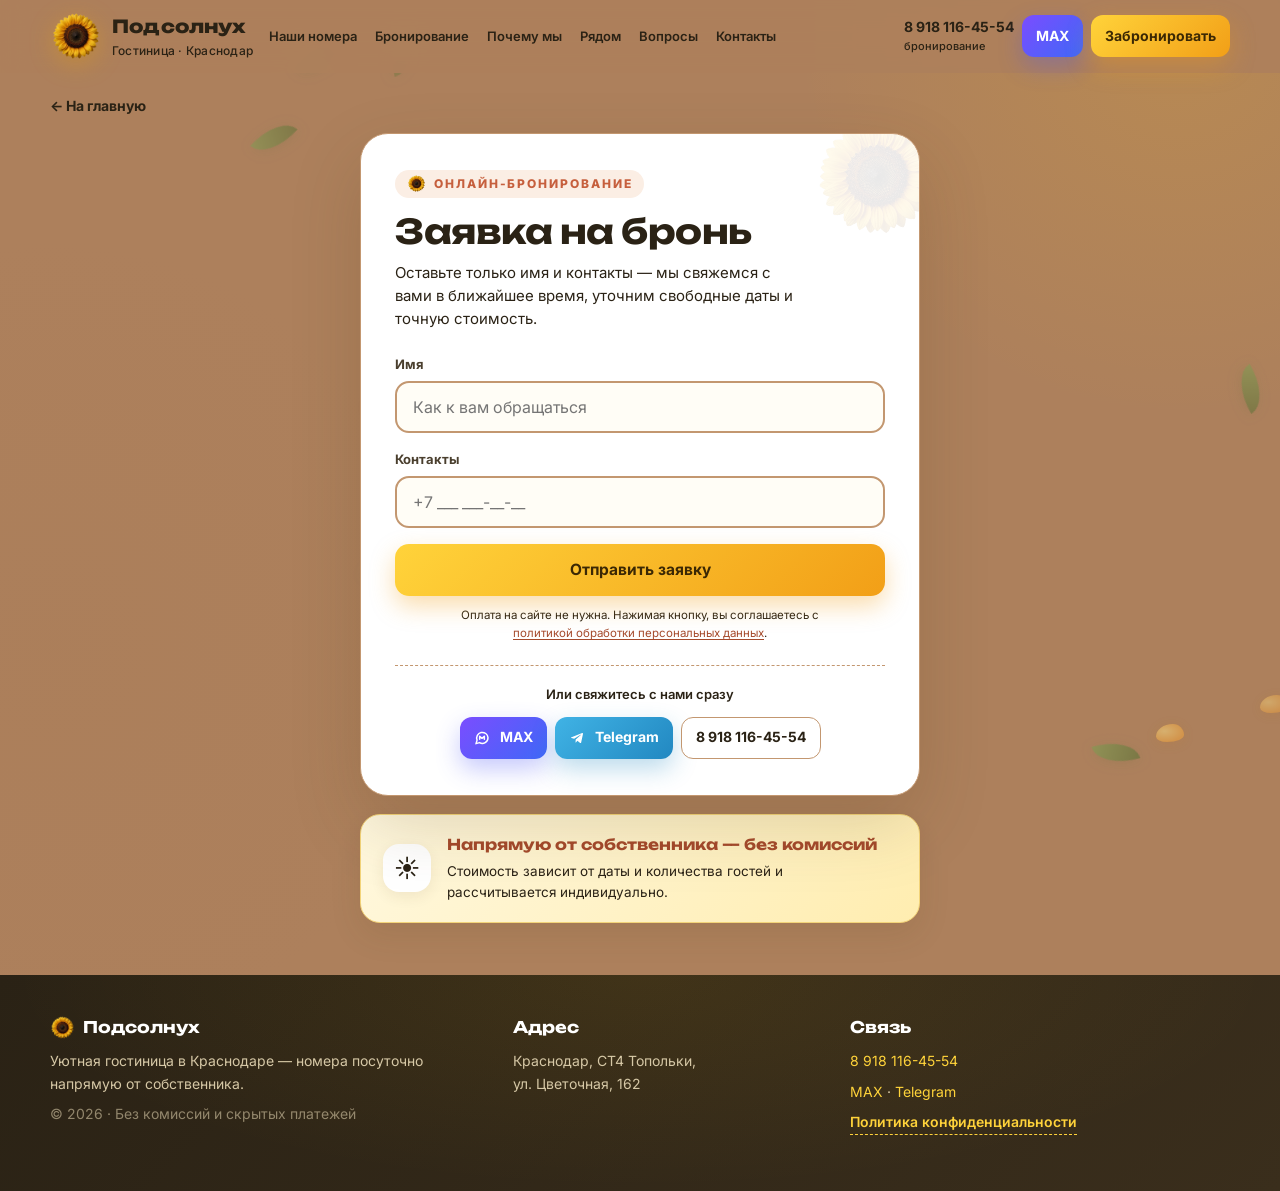
==== rooms.html @ 9f75d734 "Таблица: только Имя и Контакты - Переименован заголовок Телефон → Контакты во всех слоях (Code.gs, f" ====
<!DOCTYPE html>
<html lang="ru">
<head>
<meta charset="UTF-8" />
<meta name="viewport" content="width=device-width, initial-scale=1, viewport-fit=cover" />
<title>Заявка на бронь — Гостиница «Подсолнух» в Краснодаре</title>
<meta name="description" content="Оставьте заявку на бронь в гостинице «Подсолнух» в Краснодаре — укажите только имя и номер телефона, и мы свяжемся с вами." />
<meta name="theme-color" content="#ad805c" />
<meta name="color-scheme" content="light" />
<script>
/* Анимации появления включаем только при работающем JS: если скрипт не
   загрузился, класс снимается и весь контент остаётся видимым. */
(function () {
  var d = document.documentElement;
  d.classList.add('has-js');
  setTimeout(function () { if (!d.classList.contains('anim-ready')) d.classList.remove('has-js'); }, 2500);
})();
</script>
<meta property="og:type" content="website" />
<meta property="og:locale" content="ru_RU" />
<meta property="og:title" content="Заявка на бронь — гостиница «Подсолнух» в Краснодаре" />
<meta property="og:description" content="Оставьте имя и номер телефона — мы свяжемся с вами, уточним свободные даты и точную стоимость." />
<meta property="og:image" content="https://podsolnuh.io/img/our-room-1.jpg" />
<link rel="canonical" href="https://podsolnuh.io/rooms.html" />
<link rel="icon" href="img/favicon.png" type="image/png" sizes="128x128" />
<link rel="stylesheet" href="css/site.css?v=20261020-hero-10" />

<!-- Preconnect for fonts -->
<link rel="preconnect" href="https://fonts.googleapis.com" />
<link rel="preconnect" href="https://fonts.gstatic.com" crossorigin />
<link href="https://fonts.googleapis.com/css2?family=Unbounded:wght@500;700;800;900&family=Inter:wght@400;500;600;700&display=swap" rel="stylesheet" />
<script type="application/ld+json">
{
  "@context": "https://schema.org",
  "@type": "Hotel",
  "name": "Гостиница «Подсолнух»",
  "description": "Уютные номера с кухней и парковкой в Краснодаре, напрямую от собственника.",
  "url": "https://podsolnuh.io/",
  "telephone": "+7-918-116-45-54",
  "image": "https://podsolnuh.io/img/our-room-1.jpg",
  "address": {
    "@type": "PostalAddress",
    "addressLocality": "Краснодар",
    "streetAddress": "ул. Цветочная, 162"
  },
  "sameAs": ["https://t.me/Olgahotel23", "https://max.ru/u/f9LHodD0cOIbLwgK-CQN6QpeLWldb0OhTsbXg4qW7stL88F9IT36nmEuScw"]
}
</script>
</head>
<body>
<noscript><div class="noscript-notice">Для отправки онлайн-заявки включите JavaScript или позвоните нам напрямую: <a href="tel:+79181164554">8 918 116-45-54</a>.</div></noscript>

<!-- Декоративный фон: плавающие лепестки/листья -->
<div class="deco-layer" id="decoLayer" aria-hidden="true"></div>

<a class="skip-link" href="#main">Перейти к содержимому</a>

<!-- ====== ШАПКА ====== -->
<header id="header">
  <div class="wrap top">
    <a class="logo" href="index.html" aria-label="Гостиница Подсолнух — на главную">
      <img class="logo-flower" src="img/sunflower.webp" alt="" aria-hidden="true" width="52" height="52" />
      <span class="logo-text">
        <strong>Подсолнух</strong>
        <span>Гостиница · Краснодар</span>
      </span>
    </a>
    <nav aria-label="Основная навигация">
      <ul>
        <li><a href="index.html#our-rooms">Наши номера</a></li>
        <li><a href="#booking" aria-current="page">Бронирование</a></li>
        <li><a href="index.html#benefits">Почему мы</a></li>
        <li><a href="index.html#near">Рядом</a></li>
        <li><a href="index.html#faq">Вопросы</a></li>
        <li><a href="index.html#contacts">Контакты</a></li>
      </ul>
    </nav>
    <div class="top-contacts">
      <a class="top-phone" href="tel:+79181164554">8 918 116-45-54<small>бронирование</small></a>
      <a class="btn max small header-max-btn" data-max href="https://max.ru/u/f9LHodD0cOIbLwgK-CQN6QpeLWldb0OhTsbXg4qW7stL88F9IT36nmEuScw" target="_blank" rel="noopener noreferrer">MAX</a>
      <button class="btn primary small header-book-btn" type="button" data-book="">Забронировать</button>
    </div>
  </div>
</header>

<main id="main">
<div class="wrap" id="top">
  <a class="page-back" href="index.html">← На главную</a>

  <section class="booking-page" id="booking" aria-labelledby="bookTitle" aria-describedby="bookIntro">
    <div class="booking-shell">
      <div class="booking-card reveal">
        <p class="sec-kicker"><img class="sunflower-inline" src="img/sunflower.webp" alt="" aria-hidden="true" /> Онлайн-бронирование</p>
        <h1 class="booking-title" id="bookTitle">Заявка на бронь</h1>
        <p class="booking-sub" id="bookIntro">Оставьте только имя и контакты — мы свяжемся с вами в ближайшее время, уточним свободные даты и точную стоимость.</p>

        <form id="bookForm" novalidate>
          <div class="vh" aria-hidden="true">
            <label for="website">Не заполняйте</label>
            <input id="website" name="website" type="text" tabindex="-1" autocomplete="off" />
          </div>
          <div class="field">
            <label for="fName">Имя</label>
            <input id="fName" name="name" type="text" autocomplete="name" placeholder="Как к вам обращаться" minlength="2" maxlength="100" aria-describedby="errName" required />
            <p class="err" id="errName">Представьтесь, пожалуйста.</p>
          </div>
          <div class="field">
            <label for="fPhone">Контакты</label>
            <input id="fPhone" name="contacts" type="tel" inputmode="tel" autocomplete="tel" placeholder="+7 ___ ___-__-__" maxlength="32" aria-describedby="errPhone" required />
            <p class="err" id="errPhone">Укажите контакты для связи.</p>
          </div>
          <button class="btn primary full-width" type="submit" id="submitBtn">Отправить заявку</button>
          <p class="form-hint-under">Оплата на сайте не нужна. Нажимая кнопку, вы соглашаетесь с <button class="privacy-button" type="button" data-policy>политикой обработки персональных данных</button>.</p>
          <p class="form-status" id="formStatus" role="status" aria-live="polite"></p>
        </form>

        <div class="booking-alt">
          <p class="booking-alt-label">Или свяжитесь с нами сразу</p>
          <div class="booking-alt-actions">
            <a class="btn max small" data-max href="https://max.ru/u/f9LHodD0cOIbLwgK-CQN6QpeLWldb0OhTsbXg4qW7stL88F9IT36nmEuScw" target="_blank" rel="noopener noreferrer">
              <svg width="16" height="16" viewBox="0 0 24 24" fill="none" stroke="currentColor" stroke-width="2.2" stroke-linecap="round" stroke-linejoin="round" aria-hidden="true"><path d="M21 11.5a8.5 8.5 0 0 1-12.7 7.4L3 20.5l1.6-5.3A8.5 8.5 0 1 1 21 11.5z"/><path d="M8.5 14v-4.5L12 12.5l3.5-3V14"/></svg>
              MAX
            </a>
            <a class="btn tg small" href="https://t.me/Olgahotel23" target="_blank" rel="noopener noreferrer">
              <svg width="16" height="16" viewBox="0 0 24 24" fill="currentColor" aria-hidden="true"><path d="M9.78 18.65l.28-4.23 7.68-6.92c.34-.31-.07-.46-.52-.19L7.74 13.3 3.64 12c-.88-.25-.89-.86.2-1.3l15.97-6.16c.73-.33 1.43.18 1.15 1.3l-2.72 12.81c-.19.91-.74 1.13-1.5.71L12.6 16.3l-1.99 1.93c-.23.23-.42.42-.83.42z"/></svg>
              Telegram
            </a>
            <a class="btn ghost small" href="tel:+79181164554">8 918 116-45-54</a>
          </div>
        </div>
      </div>

      <div class="rooms-price-note booking-price-note reveal" role="note">
        <span class="price-note-icon" aria-hidden="true">☀️</span>
        <div class="price-note-copy">
          <strong>Напрямую от собственника — без комиссий</strong>
          <p>Стоимость зависит от даты и количества гостей и рассчитывается индивидуально.</p>
        </div>
      </div>
    </div>
  </section>
</div>
</main>

<!-- ====== ПОДВАЛ ====== -->
<footer>
  <div class="wrap foot">
    <div>
      <strong class="footer-brand"><img class="sunflower-inline" src="img/sunflower.webp" alt="" aria-hidden="true" /> Подсолнух</strong>
      <p>Уютная гостиница в Краснодаре — номера посуточно напрямую от собственника.</p>
      <p class="foot-note">© <span id="year">2026</span> · Без комиссий и скрытых платежей</p>
    </div>
    <div>
      <strong>Адрес</strong>
      <p>Краснодар, СТ4 Топольки,<br>ул. Цветочная, 162</p>
    </div>
    <div>
      <strong>Связь</strong>
      <p><a href="tel:+79181164554">8 918 116-45-54</a></p>
      <p>
        <a data-max href="https://max.ru/u/f9LHodD0cOIbLwgK-CQN6QpeLWldb0OhTsbXg4qW7stL88F9IT36nmEuScw" target="_blank" rel="noopener noreferrer">MAX</a>
        · <a href="https://t.me/Olgahotel23" target="_blank" rel="noopener noreferrer">Telegram</a>
      </p>
      <p><button type="button" class="privacy-button" id="privacyLink">Политика конфиденциальности</button></p>
    </div>
  </div>
</footer>

<!-- Подсолнух-прогресс прокрутки -->
<button class="scroll-sun" id="scrollSun" type="button" aria-label="Наверх">
  <img class="scroll-sun-flower" src="img/sunflower.webp" alt="" aria-hidden="true" width="52" height="52" />
  <svg class="scroll-sun-ring" viewBox="0 0 64 64" aria-hidden="true">
    <circle class="ring-bg" cx="32" cy="32" r="29"/>
    <circle class="ring-fg" cx="32" cy="32" r="29"/>
  </svg>
</button>

<!-- Липкая панель для мобильных -->
<div class="sticky-cta">
  <a class="btn ghost" href="tel:+79181164554">Звонок</a>
  <a class="btn max" data-max href="https://max.ru/u/f9LHodD0cOIbLwgK-CQN6QpeLWldb0OhTsbXg4qW7stL88F9IT36nmEuScw" target="_blank" rel="noopener noreferrer">MAX</a>
  <button class="btn primary" type="button" data-book="">Бронь</button>
</div>

<!-- ====== МОДАЛКА ПОЛИТИКИ ====== -->
<div class="modal-backdrop policy-modal" id="policyModal" role="dialog" aria-modal="true" aria-hidden="true" aria-labelledby="policyTitle" hidden>
  <div class="modal">
    <button class="modal-close" type="button" aria-label="Закрыть">×</button>
    <h3 id="policyTitle">Политика конфиденциальности</h3>
    <p>Настоящая Политика действует в отношении информации, которую сайт гостиницы «Подсолнух» получает во время его использования. Отправка формы бронирования означает согласие с Политикой.</p>
    <p><b>1. Состав данных.</b> Имя и контакты — только то, что вы указываете в форме заявки.</p>
    <p><b>2. Цели.</b> Обратная связь с гостем, подбор свободных дат, согласование цены и подтверждение брони. Заявка сохраняется в закрытой Google Таблице, а модератор получает уведомление в Telegram.</p>
    <p><b>3. Конфиденциальность.</b> Данные не продаются и не публикуются. Доступ к заявкам имеют только уполномоченные сотрудники гостиницы. Для хранения заявок и уведомлений используются Google Таблицы и Telegram.</p>
    <p><b>4. Права гостя.</b> Можно попросить удалить заявку по телефону 8 918 116-45-54.</p>
  </div>
</div>

<script type="module" src="js/app.js?v=20261020-hero-10"></script>
</body>
</html>
---- css/site.css ----
/* =========================================================================
   ПОДСОЛНУХ — сайт гостиницы
   Тёплая шоколадная палитра: какао, ярко-жёлтый, терракота, глубокая зелень.
   ========================================================================= */

:root {
  --bg: #ad805c;
  --bg-2: #916743;
  --surface: #ffffff;
  --ink: #2a2215;
  --ink-soft: #4a3f2e;
  --muted: #2a2215;
  --line: #c39770;
  --sun: #f9c21d;          /* яркий подсолнух */
  --sun-deep: #e8a300;
  --sun-soft: #fde9a8;
  --petal: #f7a93c;        /* лепесток */
  --terra: #c65f3d;
  --terra-dark: #a54a2c;
  --terra-soft: #fbeee4;
  --leaf: #4e7d3a;         /* листья */
  --leaf-deep: #345a24;
  --leaf-soft: #e6f1dc;
  --radius: 20px;
  --shadow: 0 12px 32px rgba(80, 56, 20, 0.10);
  --shadow-lg: 0 28px 70px rgba(80, 56, 20, 0.18);
  --max: 1180px;
}

*, *::before, *::after { box-sizing: border-box; }
html { scroll-behavior: smooth; -webkit-text-size-adjust: 100%; scroll-padding-top: 88px; overflow-x: hidden; overflow-x: clip; }

body {
  margin: 0;
  color: var(--ink);
  font: 16px/1.6 'Inter', -apple-system, BlinkMacSystemFont, "Segoe UI", Roboto, sans-serif;
  background: var(--bg);
  overflow-x: hidden;
  overflow-x: clip; /* телефон: страница ровно по ширине экрана, без горизонтального скролла */
}

/* ---------- ДЕКОРАТИВНЫЕ ПОДСОЛНУХИ ФОНА ---------- */
.deco-layer {
  position: fixed; inset: 0; pointer-events: none; z-index: 0; overflow: hidden;
}
.deco {
  position: absolute; will-change: transform;
  opacity: .55;
  animation-timing-function: ease-in-out;
  animation-iteration-count: infinite;
}
.deco.petal {
  width: 28px; height: 18px;
  background: radial-gradient(ellipse at 30% 40%, #ffe082, #f7a93c 70%);
  border-radius: 60% 40% 60% 40% / 70% 60% 40% 30%;
  filter: drop-shadow(0 2px 6px rgba(200, 120, 20, .25));
}
.deco.leaf {
  width: 44px; height: 24px;
  background: linear-gradient(120deg, #6ea64f, #3e6b28);
  border-radius: 0 100% 0 100%;
  transform-origin: 0% 100%;
  filter: drop-shadow(0 2px 6px rgba(60, 100, 40, .25));
}
.deco.seed {
  width: 14px; height: 14px; border-radius: 50%;
  background: radial-gradient(circle at 30% 30%, #7a4f1f, #3f2910);
}

@keyframes float-slow {
  0%,100% { transform: translate(0,0) rotate(0deg); }
  50%     { transform: translate(6px,-10px) rotate(1.5deg); }
}
@keyframes float-med {
  0%,100% { transform: translate(0,0) rotate(0deg); }
  50%     { transform: translate(-5px,-8px) rotate(-1.5deg); }
}
@keyframes float-fast {
  0%,100% { transform: translate(0,0) rotate(0deg); }
  50%     { transform: translate(4px,-6px) rotate(2deg); }
}
@keyframes fall {
  0%   { transform: translate(0,-10vh) rotate(0deg); opacity: 0; }
  10%  { opacity: .8; }
  90%  { opacity: .8; }
  100% { transform: translate(var(--drift,60px), 110vh) rotate(540deg); opacity: 0; }
}
@keyframes sway {
  0%,100% { transform: rotate(-2deg); }
  50%     { transform: rotate(2deg); }
}
@keyframes spin-slow { to { transform: rotate(360deg); } }
@keyframes pulse-glow {
  0%,100% { box-shadow: 0 0 0 0 rgba(249, 194, 29, .55); }
  50%     { box-shadow: 0 0 0 18px rgba(249, 194, 29, 0); }
}

/* Плавающие лепестки, падающие сверху */
.falling-petal {
  position: absolute; top: -40px; z-index: 1; pointer-events: none;
  animation: fall linear infinite;
  opacity: .75;
}

img { display: block; max-width: 100%; height: auto; }
a { color: var(--terra-dark); text-decoration: none; }
button { font: inherit; cursor: pointer; border: 0; background: none; }
h1,h2,h3 { font-family: 'Unbounded', sans-serif; text-wrap: balance; line-height: 1.15; margin: 0 0 12px; letter-spacing: -0.5px; max-width: 100%; overflow-wrap: break-word; }
p { text-wrap: pretty; margin: 0 0 10px; }

:focus-visible { outline: 3px solid var(--sun); outline-offset: 3px; border-radius: 6px; }

.skip-link {
  position: absolute; left: -9999px; top: 0; z-index: 400;
  background: var(--ink); color: #fff; padding: 12px 18px; border-radius: 0 0 12px 0;
}
.skip-link:focus { left: 0; }
.vh { position: absolute !important; width: 1px; height: 1px; margin: -1px; clip: rect(0 0 0 0); white-space: nowrap; overflow: hidden; border: 0; padding: 0; }

.wrap { width: min(100% - 32px, var(--max)); margin: 0 auto; position: relative; z-index: 2; }

/* ---------- ШАПКА ---------- */
header {
  position: sticky; top: 0; z-index: 100;
  background: rgba(173, 128, 92, 0.95);
  backdrop-filter: blur(14px) saturate(1.2);
  -webkit-backdrop-filter: blur(14px) saturate(1.2);
  border-bottom: 1px solid transparent;
  transition: border-color .3s, box-shadow .3s, background .3s;
}
header.scrolled { border-color: var(--line); box-shadow: 0 8px 28px rgba(80, 56, 20, 0.08); }
.top { display: flex; align-items: center; gap: 8px; padding: 10px 0; }

.logo { display: flex; align-items: center; gap: 10px; text-decoration: none; color: var(--ink); flex-shrink: 0; }
.logo-flower {
  width: 52px; height: 52px; flex-shrink: 0; position: relative;
  animation: sway 6s ease-in-out infinite;
  transform-origin: 50% 80%;
  filter: drop-shadow(0 6px 12px rgba(232, 163, 0, .35));
}
.logo-text strong {
  display: block; font-family: 'Unbounded', sans-serif;
  font-size: 18px; font-weight: 800; letter-spacing: .01em; color: var(--ink);
}
.logo-text span { display: block; font-size: 12px; color: var(--muted); font-weight: 500; letter-spacing: .02em; }

.top-contacts { margin-left: auto; display: flex; align-items: center; gap: 8px; }
.top-phone { font-weight: 700; text-decoration: none; color: var(--ink); white-space: nowrap; font-size: 14px; }
.top-phone small { display: block; font-weight: 500; color: var(--muted); font-size: 11px; }

nav ul { display: none; gap: 2px; list-style: none; margin: 0; padding: 0; }
nav a {
  color: var(--muted); text-decoration: none; font-size: 13px; font-weight: 600;
  padding: 8px 8px; border-radius: 10px; transition: background .2s, color .2s, transform .2s;
  display: inline-block; white-space: nowrap;
}
nav a:hover { color: var(--ink); background: var(--sun-soft); }

/* на мобильных прячем телефон, MAX в шапке и навигацию, оставляем только кнопку Забронировать */
.header-book-btn { white-space: nowrap; }
/* на узких ноутбуках MAX в шапке уступает место меню: он есть в первом экране и контактах */
@media (min-width: 900px) and (max-width: 1239px) {
  .header-max-btn { display: none !important; }
}
@media (max-width: 899px) {
  .top-phone, nav, .header-max-btn { display: none !important; }
  .logo-text span { display: none; }
  .logo-flower { width: 42px; height: 42px; }
  .logo-text strong { font-size: 17px; }
  .header-book-btn { min-height: 42px; padding: 0 16px; font-size: 14px; }
}

/* ---------- КНОПКИ ---------- */
.btn {
  display: inline-flex; align-items: center; justify-content: center; gap: 10px;
  min-height: 52px; padding: 0 26px; border-radius: 14px;
  font-weight: 700; font-size: 15.5px; text-decoration: none;
  transition: transform .2s cubic-bezier(.2,.9,.3,1.3), box-shadow .2s, background .2s;
  position: relative; overflow: hidden;
}
/* без движения при наведении */
.btn.primary {
  background: linear-gradient(135deg, #ffd33a, #f29f17);
  color: #3b2804; box-shadow: 0 10px 24px rgba(242, 159, 23, .35);
}
.btn.primary:hover { box-shadow: 0 16px 36px rgba(242, 159, 23, .5); }
.btn.green { background: linear-gradient(135deg, #6aa94a, #3e6b28); color: #fff; box-shadow: 0 10px 24px rgba(62, 107, 40, .30); }
.btn.tg { background: linear-gradient(135deg, #40b3e5, #2288c1); color: #fff; box-shadow: 0 10px 24px rgba(34, 136, 193, .30); }
.btn.max { background: linear-gradient(135deg, #7b4dff, #3f68f7); color: #fff; box-shadow: 0 10px 24px rgba(79, 88, 245, .32); }
.btn.max:hover { box-shadow: 0 16px 34px rgba(79, 88, 245, .46); }
.btn.ghost { background: var(--surface); color: var(--ink); border: 1.5px solid var(--line); }
.btn.ghost:hover { border-color: var(--sun); background: var(--sun-soft); }
.btn.small { min-height: 42px; padding: 0 14px; font-size: 14px; border-radius: 12px; }
.btn:disabled { opacity: .55; cursor: not-allowed; transform: none; box-shadow: none; }

/* ---------- HERO ---------- */
/* Фото в первом экране убрано: оставляем текстовый блок по центру колонки. */
.hero { padding: 44px 0 36px; display: grid; gap: 24px; justify-items: center; position: relative; }
.hero-copy { width: 100%; max-width: 780px; }
.hero::before {
  content: ''; position: absolute; width: 500px; height: 500px; border-radius: 50%;
  background: radial-gradient(circle, rgba(249,194,29,.35), rgba(249,194,29,0) 70%);
  top: -100px; right: -120px; z-index: -1; filter: blur(20px);
  animation: float-slow 10s ease-in-out infinite;
}

.kicker {
  display: inline-flex; align-items: center; gap: 10px;
  background: linear-gradient(135deg, #fff3c2, #ffe082);
  color: var(--terra-dark);
  border: 1px solid #f7d572; border-radius: 999px;
  font-size: 12.5px; font-weight: 800; letter-spacing: .06em; text-transform: uppercase;
  padding: 7px 16px; margin: 0 0 18px;
  box-shadow: 0 4px 14px rgba(242, 159, 23, .20);
  animation: float-med 5s ease-in-out infinite;
}
.kicker .dot { width: 8px; height: 8px; border-radius: 50%; background: #4caf50; animation: pulse-glow 2s infinite; }

h1 {
  /* сплошной тёмный цвет — заголовок читается на любом фоне и без анимации */
  font-size: clamp(30px, 5.2vw, 52px);
  color: #21170f;
  max-width: 22ch;
}
.hero-copy h1 { max-width: 26ch; }
.lead { font-size: 17.5px; color: #2f2618; max-width: 56ch; margin: 0 0 24px; }
.lead b { color: var(--ink); }

.hero-points { display: grid; gap: 12px; margin: 0 0 30px; padding: 0; list-style: none; }
.hero-points li {
  display: flex; gap: 12px; align-items: flex-start; font-size: 15.5px; font-weight: 500;
  padding: 10px 14px; background: rgba(255,255,255,.6); border-radius: 14px;
  border: 1px solid var(--line);
  backdrop-filter: blur(6px);
  transition: transform .25s, box-shadow .25s, border-color .25s;
}
.hero-points li:hover { border-color: var(--sun); box-shadow: 0 6px 18px rgba(249, 194, 29, .2); }
.hero-points .check {
  flex-shrink: 0; width: 24px; height: 24px; border-radius: 50%;
  background: linear-gradient(135deg, #6aa94a, #3e6b28);
  display: grid; place-items: center; margin-top: 1px;
  box-shadow: 0 4px 10px rgba(62, 107, 40, .35);
}

.cta-row { display: flex; flex-wrap: wrap; gap: 12px; }

/* большой подсолнух в углу hero */
.big-sunflower {
  position: absolute; right: -30px; top: -30px; width: 130px; height: 130px; object-fit: contain; border-radius: 50%;
  animation: spin-slow 40s linear infinite;
  opacity: .85; pointer-events: none;
  filter: drop-shadow(0 10px 20px rgba(232, 163, 0, .35));
  z-index: 3;
}

/* ---------- ЦИФРЫ ---------- */
.stats { display: grid; grid-template-columns: repeat(2, 1fr); gap: 14px; margin: 16px 0 44px; padding: 0; list-style: none; }
.stat {
  background: var(--surface); border: 1px solid var(--line); border-radius: var(--radius);
  padding: 20px; text-align: center; position: relative; overflow: hidden;
  transition: transform .3s, box-shadow .3s;
}
.stat::before {
  content: ''; position: absolute; top: -30px; right: -30px;
  width: 80px; height: 80px; border-radius: 50%;
  background: radial-gradient(circle, var(--sun-soft), transparent 70%);
  opacity: .6;
}
.stat:hover { box-shadow: var(--shadow); }
.stat b { display: block; font-family: 'Unbounded'; font-size: clamp(18px, 2.4vw, 26px); color: var(--terra-dark); overflow-wrap: anywhere; }
.stat span { font-size: 12.5px; color: var(--muted); font-weight: 500; }

/* ---------- СЕКЦИИ ---------- */
section { padding: 12px 0 52px; position: relative; }
.sec-head { margin-bottom: 24px; }
.sec-kicker {
  display: inline-flex; align-items: center; gap: 8px;
  font-size: 12px; font-weight: 800; letter-spacing: .16em; text-transform: uppercase;
  color: var(--terra); margin: 0 0 10px; padding: 4px 12px;
  background: var(--terra-soft); border-radius: 999px;
}
h2 { font-size: clamp(26px, 4vw, 38px); }
.sec-sub { color: var(--muted); margin: 0; max-width: 64ch; font-size: 16px; }

/* ---------- СТРАНИЦА ЗАЯВКИ НА БРОНЬ ---------- */
.page-back {
  display: inline-flex; align-items: center; gap: 8px;
  margin: 22px 0 4px; color: var(--muted); font-size: 14px; font-weight: 700;
}
.page-back:hover { color: var(--terra-dark); }
.booking-page { padding: 12px 0 40px; }
.booking-shell { max-width: 560px; margin: 0 auto; display: grid; gap: 18px; }
.booking-card {
  background: var(--surface); border: 1px solid var(--line); border-radius: 28px;
  padding: 36px 34px; box-shadow: var(--shadow-lg); position: relative; overflow: hidden;
}
.booking-card::before {
  content: ''; position: absolute; right: -24px; top: -24px; width: 132px; height: 132px;
  background: url('../img/sunflower.webp') center / contain no-repeat;
  opacity: .09; transform: rotate(-18deg); pointer-events: none;
}
.booking-title {
  color: var(--ink); background: none; -webkit-background-clip: initial; background-clip: initial;
  animation: none; font-size: clamp(26px, 4.2vw, 34px); margin: 4px 0 10px;
}
.booking-sub { color: var(--muted); font-size: 15px; line-height: 1.55; margin: 0 0 24px; }
.booking-card .field input { background: #fffdf6; }
.booking-card .field input:focus { background: #fff; }
.booking-alt {
  margin-top: 22px; padding-top: 18px; border-top: 1px dashed var(--line); text-align: center;
}
.booking-alt-label { font-size: 13px; font-weight: 600; color: var(--muted); margin: 0 0 12px; }
.booking-alt-actions { display: flex; flex-wrap: wrap; justify-content: center; gap: 8px; }
.rooms-price-note {
  display: flex; align-items: center; gap: 16px; max-width: 800px; margin: 0 auto;
  padding: 18px 22px; text-align: left; border: 1.5px solid #f3d479; border-radius: 20px;
  background: linear-gradient(135deg, #fff8df, #ffedb0); box-shadow: var(--shadow);
}
.booking-price-note { width: 100%; max-width: none; }
.price-note-icon {
  width: 48px; height: 48px; flex: 0 0 48px; display: grid; place-items: center;
  border-radius: 16px; background: #fff; font-size: 25px; box-shadow: 0 5px 14px rgba(80,56,20,.08);
}
.price-note-copy { flex: 1; }
.price-note-copy strong { display: block; color: var(--terra-dark); font-family: 'Unbounded', sans-serif; font-size: 15px; }
.price-note-copy p { margin: 4px 0 0; color: var(--muted); font-size: 13.5px; }

/* ---------- ПРЕИМУЩЕСТВА ---------- */
.benefits { display: grid; gap: 16px; }
.benefit {
  background: var(--surface); border: 1px solid var(--line); border-radius: var(--radius);
  padding: 22px; display: flex; gap: 16px; align-items: flex-start;
  transition: transform .3s, box-shadow .3s, border-color .3s;
  position: relative; overflow: hidden;
}
.benefit::before {
  content: ''; position: absolute; inset: 0;
  background: radial-gradient(circle at 0% 0%, var(--sun-soft), transparent 50%);
  opacity: 0; transition: opacity .3s;
}
.benefit:hover { box-shadow: var(--shadow); border-color: var(--sun); }
.benefit:hover::before { opacity: 1; }
.benefit-icon {
  width: 52px; height: 52px; border-radius: 16px; flex-shrink: 0;
  background: linear-gradient(135deg, var(--sun-soft), #ffd33a);
  color: var(--terra-dark); display: grid; place-items: center;
  box-shadow: 0 6px 14px rgba(249,194,29,.35);
  transition: transform .3s;
  position: relative; z-index: 1;
}
.benefit > div { position: relative; z-index: 1; }
.benefit h3 { font-size: 17px; margin: 2px 0 6px; }
.benefit p { margin: 0; color: var(--muted); font-size: 14px; }

.benefit-wide {
  grid-column: 1 / -1; border-radius: 24px; overflow: hidden; padding: 0;
  display: grid; grid-template-columns: 1fr; position: relative;
  border: none; box-shadow: var(--shadow);
}
.benefit-wide .bw-img img { width: 100%; height: 260px; object-fit: cover; transition: transform .7s; }
.bw-text { padding: 24px 28px 28px; background: var(--surface); }

/* ---------- ГАЛЕРЕЯ «НАШИ НОМЕРА» ---------- */
.our-rooms-grid { display: grid; gap: 18px; grid-template-columns: 1fr; }
.our-room-card {
  margin: 0; background: var(--surface); border: 2px solid var(--line);
  border-radius: 24px; overflow: hidden; box-shadow: var(--shadow);
  cursor: zoom-in; position: relative;
  transition: transform .35s cubic-bezier(.2,.9,.3,1.25), box-shadow .35s, border-color .3s;
}
.our-room-card:hover { transform: translateY(-4px); border-color: var(--sun); box-shadow: var(--shadow-lg); }
.our-room-card img {
  width: 100%; aspect-ratio: 3 / 2; object-fit: cover;
  transition: transform .6s cubic-bezier(.2,.8,.2,1);
}
.our-room-card:hover img { transform: scale(1.03); }
.our-rooms-cta { margin-top: 26px; display: flex; justify-content: center; }

/* Лайтбокс просмотра фото */
.lightbox-modal .lightbox-dialog {
  width: min(100%, 980px); background: #1e180f; color: #fff;
  border-radius: 24px; padding: 14px; position: relative; box-shadow: 0 28px 80px rgba(0,0,0,.55);
}
.lightbox-modal .lightbox-img-wrap { border-radius: 16px; overflow: hidden; background: #14100a; }
.lightbox-modal .lightbox-img-wrap img {
  width: 100%; max-height: 78vh; max-height: 78dvh; object-fit: contain; margin: 0 auto;
}
.lightbox-modal .modal-close {
  top: 22px; right: 22px; z-index: 4; background: rgba(30,24,15,.8);
  border-color: rgba(255,255,255,.35); color: #fff;
}
.lightbox-modal .modal-close:hover { background: var(--sun); color: var(--ink); border-color: var(--sun); }
.lightbox-nav {
  position: absolute; top: 50%; transform: translateY(-50%); z-index: 4;
  width: 44px; height: 44px; border-radius: 50%;
  background: rgba(30,24,15,.8); border: 1.5px solid rgba(255,255,255,.35);
  color: #fff; font-size: 24px; line-height: 1; display: grid; place-items: center;
  transition: background .2s, color .2s, border-color .2s;
}
.lightbox-nav:hover { background: var(--sun); color: var(--ink); border-color: var(--sun); }
.lightbox-prev { left: 24px; }
.lightbox-next { right: 24px; }
.lightbox-count {
  text-align: center; font-size: 13px; font-weight: 700; color: rgba(255,255,255,.82);
  margin: 10px 0 2px;
}
@media (min-width: 640px) {
  .our-rooms-grid { grid-template-columns: 1fr 1fr; gap: 22px; }
  /* три фото: на планшете первое идёт широкой обложкой, ниже — пара */
  .our-room-card.is-featured { grid-column: 1 / -1; }
  .our-room-card.is-featured img { aspect-ratio: 16 / 7; }
}
@media (min-width: 900px) {
  /* три фото в один ровный ряд */
  .our-rooms-grid { grid-template-columns: repeat(3, 1fr); }
  .our-room-card.is-featured { grid-column: auto; }
  .our-room-card.is-featured img { aspect-ratio: 3 / 2; }
}

/* ---------- РЯДОМ ---------- */
.near { display: grid; gap: 14px; }
.near-card {
  background: var(--surface); border: 1px solid var(--line); border-radius: var(--radius);
  padding: 20px 22px; display: flex; gap: 14px; align-items: flex-start;
  transition: transform .25s, box-shadow .25s, border-color .25s;
  position: relative; overflow: hidden;
}
.near-card::after {
  content: ''; position: absolute; right: -20px; bottom: -30px; width: 104px; height: 104px;
  background: url('../img/sunflower.webp') center / contain no-repeat;
  opacity: .06; transition: transform .4s, opacity .3s;
}
.near-card:hover { box-shadow: var(--shadow); border-color: var(--leaf); }
.near-card:hover::after { opacity: .18; }
.near-icon {
  width: 46px; height: 46px; border-radius: 14px; flex-shrink: 0;
  background: linear-gradient(135deg, var(--leaf-soft), #c2dfa7); color: var(--leaf-deep);
  display: grid; place-items: center;
  box-shadow: 0 6px 14px rgba(78,125,58,.25);
}
.near-card h3 { font-size: 16px; margin: 2px 0 4px; font-family: 'Unbounded'; }
.near-card p { margin: 0; color: var(--muted); font-size: 13.5px; }
.near-dist {
  margin-left: auto; flex-shrink: 0; background: var(--leaf-soft); color: var(--leaf-deep);
  border-radius: 999px; font-size: 12px; font-weight: 800; padding: 6px 14px; white-space: nowrap;
}

/* ---------- ШАГИ ---------- */
.steps { display: grid; gap: 16px; counter-reset: step; }
.step {
  background: var(--surface); border: 1px solid var(--line); border-radius: 22px;
  padding: 26px; position: relative; overflow: hidden;
  transition: transform .3s, box-shadow .3s;
}
.step:hover { box-shadow: var(--shadow); }
.step::before {
  counter-increment: step; content: counter(step, decimal-leading-zero);
  font-family: 'Unbounded';
  font-size: 56px; font-weight: 900;
  background: linear-gradient(135deg, var(--sun), var(--petal));
  -webkit-background-clip: text; background-clip: text; color: transparent;
  display: block; margin-bottom: 4px; line-height: 1;
}
.step h3 { font-size: 18px; margin: 0 0 8px; }
.step p { margin: 0; color: var(--muted); font-size: 14.5px; }

/* ---------- FAQ ---------- */
.faq-item {
  background: var(--surface); border: 1px solid var(--line);
  border-radius: 16px; margin-bottom: 12px; padding: 4px 22px;
  transition: box-shadow .25s, border-color .25s;
  overflow: hidden;
}
.faq-item:hover { box-shadow: 0 6px 18px rgba(80,56,20,.08); }
.faq-item[open] { border-color: var(--sun); box-shadow: 0 8px 22px rgba(249,194,29,.18); }
.faq-item summary {
  cursor: pointer; list-style: none; display: flex; justify-content: space-between;
  align-items: center; gap: 12px; padding: 18px 0; font-weight: 700; font-size: 16px;
  font-family: 'Unbounded';
}
.faq-item summary::-webkit-details-marker { display: none; }
.faq-item summary::after {
  content: '+'; color: var(--terra); font-size: 28px; line-height: 1;
  transition: transform .3s;
  width: 36px; height: 36px; border-radius: 50%;
  background: var(--terra-soft); display: grid; place-items: center;
  flex-shrink: 0;
}
.faq-item[open] summary::after { transform: rotate(45deg); background: var(--sun-soft); color: var(--terra-dark); }
.faq-item p { margin: 0 0 20px; color: var(--muted); font-size: 15px; }

/* ---------- КОНТАКТЫ ---------- */
.contacts-grid { display: grid; gap: 18px; }
.addr-card {
  background: var(--surface); border: 1px solid var(--line); border-radius: var(--radius);
  padding: 24px; position: relative; overflow: hidden;
  transition: transform .3s, box-shadow .3s;
}
.addr-card::before {
  content: ''; position: absolute; right: -10px; top: -10px; width: 88px; height: 88px;
  background: url('../img/sunflower.webp') center / contain no-repeat;
  opacity: .08; transform: rotate(-20deg);
}
.addr-card:hover { box-shadow: var(--shadow); }
.addr-card h3 { font-size: 17px; margin-bottom: 8px; display: flex; gap: 10px; align-items: center; }
.addr-card p { margin: 0 0 12px; color: var(--muted); font-size: 14.5px; }
.mess-row { display: flex; gap: 10px; flex-wrap: wrap; }
.mess-row .btn { min-height: 46px; padding: 0 18px; font-size: 14px; }
.map-frame {
  width: 100%; height: 380px; border: 0; border-radius: 24px;
  box-shadow: var(--shadow); background: var(--surface);
}

/* ---------- ПОДВАЛ ---------- */
footer {
  background: linear-gradient(135deg, #2a2215, #3a2e1c);
  color: #d6c8a6; padding: 40px 0 120px; margin-top: 12px;
  position: relative; overflow: hidden;
}
footer::before {
  content: ''; position: absolute; inset: 0;
  background: radial-gradient(ellipse at top, rgba(249,194,29,.08), transparent 70%);
}
footer a { color: #ffd33a; transition: color .2s; }
footer a:hover { color: #ffe082; }
footer button { color: #ffd33a; font-weight: 600; border-bottom: 1px dashed #ffd33a; padding: 0; }
.foot { display: grid; gap: 20px; position: relative; z-index: 1; }
.foot strong { color: #fff; display: block; margin-bottom: 10px; font-family: 'Unbounded'; }
.foot p { margin: 0 0 8px; font-size: 14px; }
.foot-note { font-size: 12.5px; opacity: .6; }

/* ---------- ЛИПКАЯ ПАНЕЛЬ (моб) ---------- */
.sticky-cta {
  position: fixed; left: 0; right: 0; bottom: 0; z-index: 120;
  display: none; gap: 8px; padding: 10px 12px calc(10px + env(safe-area-inset-bottom));
  background: rgba(173,128,92,.97); backdrop-filter: blur(14px);
  border-top: 1px solid var(--line); box-shadow: 0 -12px 32px rgba(80, 56, 20, .12);
}
.sticky-cta .btn { flex: 1; min-height: 50px; font-size: 14px; padding: 0 14px; }

/* ---------- МОДАЛКА БРОНИ ---------- */
.modal-backdrop {
  position: fixed; inset: 0; z-index: 300;
  background: rgba(40, 30, 14, .55);
  backdrop-filter: blur(6px); display: none; align-items: center; justify-content: center;
  padding: 18px;
  animation: fadeIn .25s ease;
}
@keyframes fadeIn { from { opacity: 0; } to { opacity: 1; } }
.modal-backdrop.open { display: flex; }
.modal {
  width: min(100%, 540px); max-height: 92vh; max-height: 92dvh; overflow: auto;
  background: var(--surface); border-radius: 26px; padding: 30px;
  box-shadow: var(--shadow-lg); position: relative;
  animation: popIn .35s cubic-bezier(.2,.9,.3,1.4);
}
@keyframes popIn { from { transform: scale(.9) translateY(20px); opacity: 0; } to { transform: scale(1); opacity: 1; } }
.modal h3 { font-size: 24px; margin-bottom: 6px; }
.modal-close {
  position: absolute; top: 16px; right: 16px; width: 40px; height: 40px;
  border-radius: 14px; border: 1.5px solid var(--line); background: var(--bg);
  font-size: 22px; line-height: 1; color: var(--muted);
  transition: transform .2s, background .2s, color .2s;
}
.modal-close:hover { color: var(--ink); background: var(--sun-soft); }
.field { margin-bottom: 16px; }
.field label { display: block; font-size: 13px; font-weight: 700; color: var(--ink-soft); margin-bottom: 6px; }
.field input, .field select, .field textarea {
  width: 100%; border: 2px solid var(--line); border-radius: 14px;
  background: var(--bg); padding: 14px 16px; font-size: 16px; color: var(--ink); /* 16px — без автозума на iOS */
  outline: none; font-family: inherit;
  transition: border-color .2s, box-shadow .2s, background .2s;
}
.field textarea { resize: vertical; min-height: 62px; line-height: 1.45; }
.field input:focus, .field select:focus, .field textarea:focus {
  border-color: var(--sun); box-shadow: 0 0 0 4px rgba(249,194,29,.18); background: #fff;
}
.field-row { display: grid; grid-template-columns: 1fr 1fr; gap: 12px; }

/* ---------- ОТПРАВКА ЗАЯВКИ ---------- */
.form-hint-under { font-size: 11.5px; color: var(--muted); text-align: center; margin: 10px 0 0; line-height: 1.6; }
.form-hint-under .privacy-button { font: inherit; color: var(--terra-dark); text-decoration: underline; text-underline-offset: 2px; border-bottom: 0; }
.field input[aria-invalid="true"] { border-color: #b4362b; }
.form-status { min-height: 22px; font-size: 14px; margin: 12px 0 0; font-weight: 600; text-align: center; padding: 10px; border-radius: 12px; }
.form-status:empty { display: none; }
.form-status[data-state="error"] { color: #b4362b; background: #fdecea; }
.form-status[data-state="ok"]    { color: var(--leaf-deep); background: var(--leaf-soft); }
.form-status[data-state="info"]  { color: var(--terra-dark); background: var(--sun-soft); }
.err { display: none; color: #b4362b; font-size: 13px; margin-top: 6px; font-weight: 600; }
.err.show { display: block; }

.policy-modal .modal { max-width: 640px; }
.policy-modal p { font-size: 14px; color: var(--muted); line-height: 1.6; }

/* ---------- REVEAL + SCROLL ANIMATIONS ---------- */
/* Скрываем блоки только когда JS точно работает (html.has-js ставится в <head>).
   Без JS или при сбое скрипта контент не пропадает и не оставляет пустых дыр. */
.has-js .reveal { opacity: 0; transform: translateY(48px) scale(.96); transition: opacity .9s cubic-bezier(.2,.8,.2,1), transform .9s cubic-bezier(.2,.8,.2,1); }
.has-js .reveal.visible { opacity: 1; transform: none; }
.has-js .reveal-left  { opacity: 0; transform: translateX(-56px) rotate(-1.5deg); transition: opacity .9s cubic-bezier(.2,.8,.2,1), transform .9s cubic-bezier(.2,.8,.2,1); }
.has-js .reveal-left.visible  { opacity: 1; transform: none; }
.has-js .reveal-right { opacity: 0; transform: translateX(56px) rotate(1.5deg); transition: opacity .9s cubic-bezier(.2,.8,.2,1), transform .9s cubic-bezier(.2,.8,.2,1); }
.has-js .reveal-right.visible { opacity: 1; transform: none; }
.has-js .reveal-scale { opacity: 0; transform: scale(.72) rotate(-3deg); transition: opacity .7s cubic-bezier(.2,.8,.2,1), transform .7s cubic-bezier(.2,.9,.3,1.45); }
.has-js .reveal-scale.visible { opacity: 1; transform: none; }
.has-js .reveal-clip { clip-path: inset(0 0 100% 0); transition: clip-path 1.1s cubic-bezier(.2,.8,.2,1); }
.has-js .reveal-clip.visible { clip-path: inset(0 0 0 0); }

/* слова заголовков выезжают по одному */
h2 .w { display: inline-block; overflow: hidden; vertical-align: bottom; padding-bottom: .14em; margin-bottom: -.14em; }
h2 .wi { display: inline-block; }
h2.split-ready .wi { transform: translateY(125%); transition: transform .85s cubic-bezier(.2,.8,.2,1); }
.visible h2 .wi { transform: none; }

/* ---------- ПОДСОЛНУХ-ПРОГРЕСС СКРОЛЛА ---------- */
.scroll-sun {
  position: fixed; right: 18px; bottom: 24px; z-index: 115;
  width: 56px; height: 56px; padding: 0; border-radius: 50%;
  background: none; cursor: pointer;
  opacity: 0; pointer-events: none; transform: scale(.7);
  transition: opacity .35s, transform .35s cubic-bezier(.2,.9,.3,1.4);
}
.scroll-sun.show { opacity: 1; pointer-events: auto; transform: scale(1); }
.scroll-sun-flower {
  position: absolute; left: 12%; top: 12%; width: 76%; height: 76%; object-fit: contain; border-radius: 50%;
  filter: drop-shadow(0 4px 10px rgba(232,163,0,.4));
}
.scroll-sun-ring { position: absolute; inset: 0; width: 100%; height: 100%; transform: rotate(-90deg); }
.scroll-sun-ring .ring-bg { fill: rgba(255,255,255,.8); stroke: #f0e2bc; stroke-width: 4; }
.scroll-sun-ring .ring-fg {
  fill: none; stroke: var(--sun-deep); stroke-width: 4; stroke-linecap: round;
  stroke-dasharray: 182.2; stroke-dashoffset: 182.2;
}
.scroll-sun:hover .scroll-sun-flower { filter: drop-shadow(0 6px 14px rgba(232,163,0,.6)); }
.d1 { transition-delay: .1s }
.d2 { transition-delay: .2s }
.d3 { transition-delay: .3s }
.d4 { transition-delay: .4s }

/* ---------- АДАПТИВ ---------- */
@media (min-width: 640px) {
  .benefits { grid-template-columns: 1fr 1fr; }
  .near { grid-template-columns: 1fr 1fr; }
  .steps { grid-template-columns: repeat(3, 1fr); }
  .contacts-grid { grid-template-columns: 1fr 1fr; }
  .contacts-grid .map-wrap { grid-column: 1 / -1; }
}
@media (min-width: 900px) {
  nav ul { display: flex; }
  /* 4 карточки в ряд — только когда места хватает и текст не обрезается */
  .stats { grid-template-columns: repeat(4, 1fr); }
  .hero { padding: 56px 0 44px; }
  .hero-copy { max-width: 860px; }
  .hero-points { grid-template-columns: 1fr 1fr; gap: 12px 14px; }
  .lead { max-width: 62ch; }
  .rooms { grid-template-columns: 1fr 1fr; }
  .benefit-wide { grid-template-columns: 1.1fr .9fr; }
  .benefit-wide .bw-img img { height: 100%; min-height: 280px; }
  .sticky-cta { display: none !important; }
  footer { padding-bottom: 48px; }
  .foot { grid-template-columns: 1.4fr 1fr 1.2fr; }
}
@media (max-width: 899px) {
  .sticky-cta { display: flex; }
  .scroll-sun { right: 12px; bottom: calc(84px + env(safe-area-inset-bottom)); }
  /* на телефоне заголовок занимает всю ширину — декор не должен закрывать текст */
  .big-sunflower { display: none; }
}

@media (max-width: 640px) {
  .wrap { width: min(100% - 24px, var(--max)); }
  section { padding: 8px 0 34px; }
  .sec-head { margin-bottom: 18px; }
  .stats { gap: 8px; margin: 8px 0 18px; }
  .stat { padding: 14px 8px; }
  .stat b { font-size: 20px; }
  .stat span { font-size: 11px; }
  .hero { padding: 18px 0 8px; gap: 14px; }
  .lead { font-size: 16px; margin-bottom: 14px; }
  .hero-points { gap: 9px; margin-bottom: 18px; }
  .hero-points li { font-size: 14.5px; padding: 8px 12px; }
  .cta-row { gap: 10px; }
  .booking-page { padding: 10px 0 32px; }
  .booking-card { padding: 26px 20px; border-radius: 22px; }
  .booking-sub { font-size: 14.5px; margin-bottom: 20px; }
  .booking-alt-actions .btn { flex: 1 1 auto; }
  .rooms-price-note { flex-direction: column; align-items: stretch; gap: 10px; padding: 18px; text-align: center; }
  .price-note-icon { align-self: center; }
  .price-note-copy strong { font-size: 14px; }
  .modal-backdrop { padding: 12px; }
  .modal { padding: 24px 18px 26px; border-radius: 20px; }
  .modal h3 { font-size: 20px; padding-right: 44px; }
  .field-row { grid-template-columns: 1fr; }
  .map-frame { height: 300px; border-radius: 18px; }
  .kicker { font-size: 11px; padding: 6px 12px; letter-spacing: .04em; }
  .slider-nav { width: 36px; height: 36px; font-size: 18px; }
  .scroll-sun { width: 48px; height: 48px; }
  .faq-item { padding: 2px 16px; }
  .faq-item summary { font-size: 14.5px; }
  .step { padding: 20px; }
}
@media (max-width: 380px) {
  .logo-flower { width: 36px; height: 36px; }
  .logo-text strong { font-size: 15px; }
  .header-book-btn { padding: 0 12px; font-size: 13px; min-height: 40px; }
  h1 { font-size: 26px; }
  .slide img { height: 200px; }
}

@media (prefers-reduced-motion: reduce) {
  html { scroll-behavior: auto; }
  *, *::before, *::after { animation-duration: .001ms !important; transition-duration: .001ms !important; }
  .has-js .reveal, .has-js .reveal-left, .has-js .reveal-right, .has-js .reveal-scale { opacity: 1; transform: none; }
  .has-js .reveal-clip { clip-path: none; }
}

/* ---------- ВНЕШНИЕ РЕСУРСЫ И ДОСТУПНОСТЬ ---------- */
picture { display: block; width: 100%; }
.noscript-notice {
  position: relative;
  z-index: 500;
  padding: 12px 16px;
  color: #fff;
  background: var(--ink);
  text-align: center;
  font-size: 14px;
}
.noscript-notice a { color: var(--sun-soft); font-weight: 800; text-decoration: underline; }
.full-width { width: 100%; }
.full-span { grid-column: 1 / -1; }
.sunflower-inline { display: inline-block; width: 19px; height: 19px; flex: 0 0 auto; object-fit: contain; vertical-align: -0.22em; }
.foot .footer-brand { display: flex; align-items: center; gap: 8px; }
.foot .footer-brand .sunflower-inline { width: 25px; height: 25px; vertical-align: middle; }
.privacy-button {
  padding: 0;
  color: #ffd33a;
  font-weight: 600;
  border-bottom: 1px dashed #ffd33a;
}

/* Модалки скрыты и от визуального, и от экранного читателя до открытия. */
.modal-backdrop[hidden] { display: none; }
.modal-backdrop { overscroll-behavior: contain; }

/* Мягкая глубина фона без тяжёлых изображений и дополнительных запросов. */
body {
  background:
    radial-gradient(circle at 92% 3%, rgba(249, 194, 29, .14), transparent 24rem),
    radial-gradient(circle at 4% 54%, rgba(155, 111, 70, .08), transparent 26rem),
    var(--bg);
}
.bw-img > picture { height: 100%; }
.bw-img > picture img { width: 100%; }
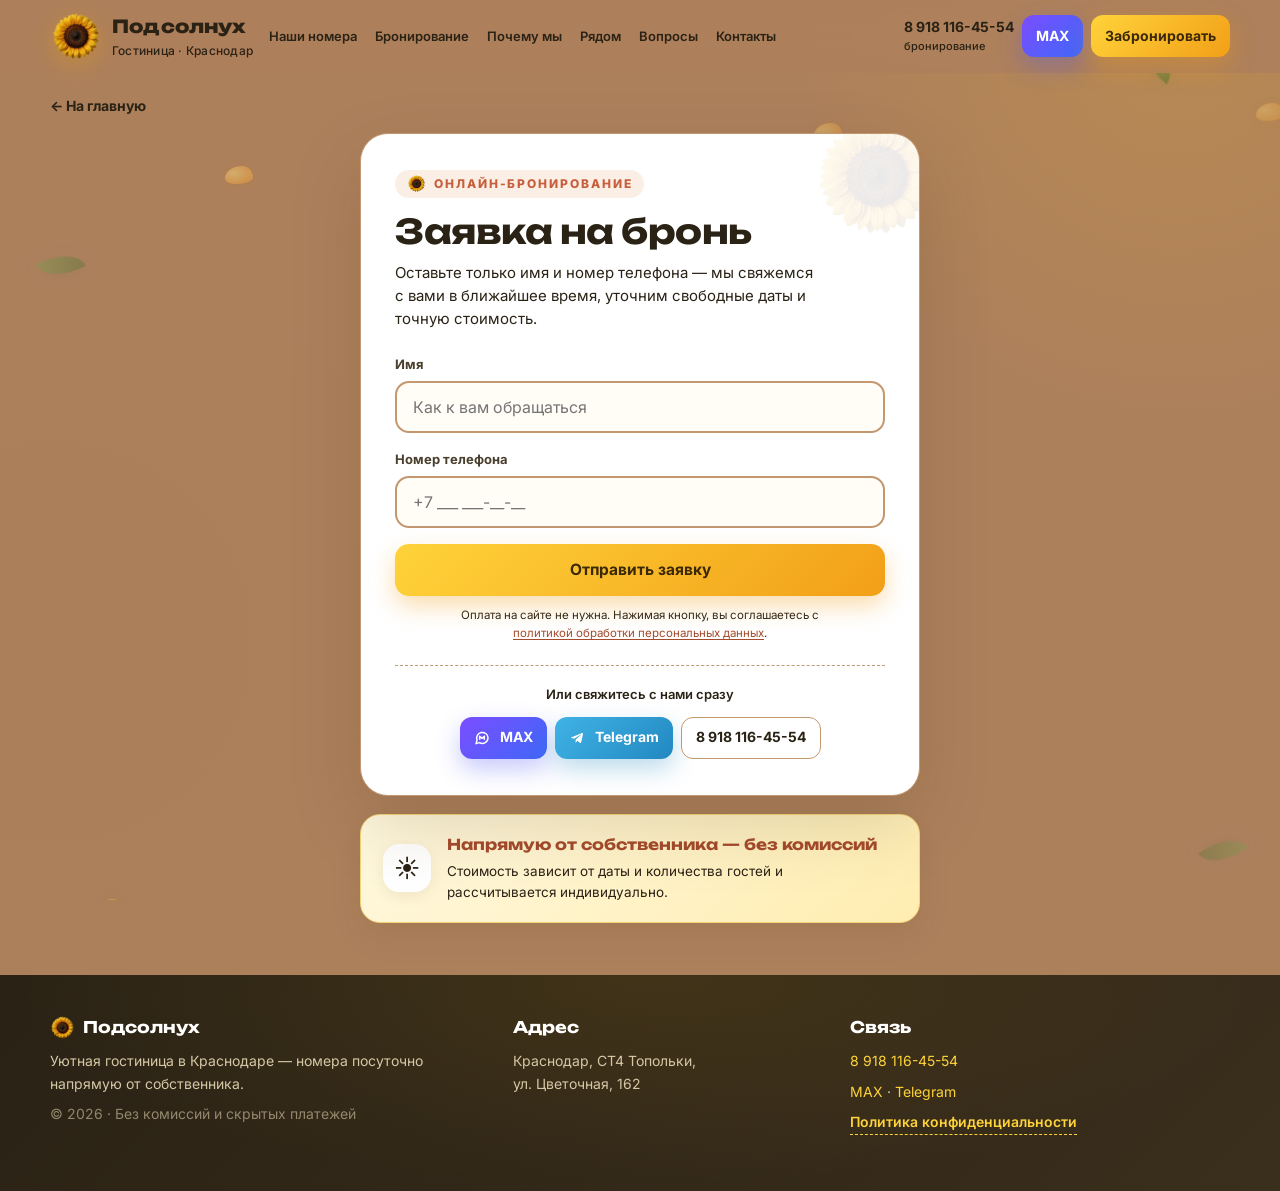
==== commit ad1bfe25: "Переписать скрипт таблицы заново: только Имя и Номер телефона Co-authored-by: arena-agent <297053741" ====
--- a/rooms.html
+++ b/rooms.html
@@ -23,7 +23,7 @@
 <meta property="og:image" content="https://podsolnuh.io/img/our-room-1.jpg" />
 <link rel="canonical" href="https://podsolnuh.io/rooms.html" />
 <link rel="icon" href="img/favicon.png" type="image/png" sizes="128x128" />
-<link rel="stylesheet" href="css/site.css?v=20261020-hero-10" />
+<link rel="stylesheet" href="css/site.css?v=20261020-phone-11" />
 
 <!-- Preconnect for fonts -->
 <link rel="preconnect" href="https://fonts.googleapis.com" />
@@ -92,7 +92,7 @@
       <div class="booking-card reveal">
         <p class="sec-kicker"><img class="sunflower-inline" src="img/sunflower.webp" alt="" aria-hidden="true" /> Онлайн-бронирование</p>
         <h1 class="booking-title" id="bookTitle">Заявка на бронь</h1>
-        <p class="booking-sub" id="bookIntro">Оставьте только имя и контакты — мы свяжемся с вами в ближайшее время, уточним свободные даты и точную стоимость.</p>
+        <p class="booking-sub" id="bookIntro">Оставьте только имя и номер телефона — мы свяжемся с вами в ближайшее время, уточним свободные даты и точную стоимость.</p>
 
         <form id="bookForm" novalidate>
           <div class="vh" aria-hidden="true">
@@ -105,9 +105,9 @@
             <p class="err" id="errName">Представьтесь, пожалуйста.</p>
           </div>
           <div class="field">
-            <label for="fPhone">Контакты</label>
-            <input id="fPhone" name="contacts" type="tel" inputmode="tel" autocomplete="tel" placeholder="+7 ___ ___-__-__" maxlength="32" aria-describedby="errPhone" required />
-            <p class="err" id="errPhone">Укажите контакты для связи.</p>
+            <label for="fPhone">Номер телефона</label>
+            <input id="fPhone" name="phone" type="tel" inputmode="tel" autocomplete="tel" placeholder="+7 ___ ___-__-__" maxlength="32" aria-describedby="errPhone" required />
+            <p class="err" id="errPhone">Укажите номер телефона для связи.</p>
           </div>
           <button class="btn primary full-width" type="submit" id="submitBtn">Отправить заявку</button>
           <p class="form-hint-under">Оплата на сайте не нужна. Нажимая кнопку, вы соглашаетесь с <button class="privacy-button" type="button" data-policy>политикой обработки персональных данных</button>.</p>
@@ -188,13 +188,13 @@
     <button class="modal-close" type="button" aria-label="Закрыть">×</button>
     <h3 id="policyTitle">Политика конфиденциальности</h3>
     <p>Настоящая Политика действует в отношении информации, которую сайт гостиницы «Подсолнух» получает во время его использования. Отправка формы бронирования означает согласие с Политикой.</p>
-    <p><b>1. Состав данных.</b> Имя и контакты — только то, что вы указываете в форме заявки.</p>
+    <p><b>1. Состав данных.</b> Имя и номер телефона — только то, что вы указываете в форме заявки.</p>
     <p><b>2. Цели.</b> Обратная связь с гостем, подбор свободных дат, согласование цены и подтверждение брони. Заявка сохраняется в закрытой Google Таблице, а модератор получает уведомление в Telegram.</p>
     <p><b>3. Конфиденциальность.</b> Данные не продаются и не публикуются. Доступ к заявкам имеют только уполномоченные сотрудники гостиницы. Для хранения заявок и уведомлений используются Google Таблицы и Telegram.</p>
     <p><b>4. Права гостя.</b> Можно попросить удалить заявку по телефону 8 918 116-45-54.</p>
   </div>
 </div>
 
-<script type="module" src="js/app.js?v=20261020-hero-10"></script>
+<script type="module" src="js/app.js?v=20261020-phone-11"></script>
 </body>
 </html>
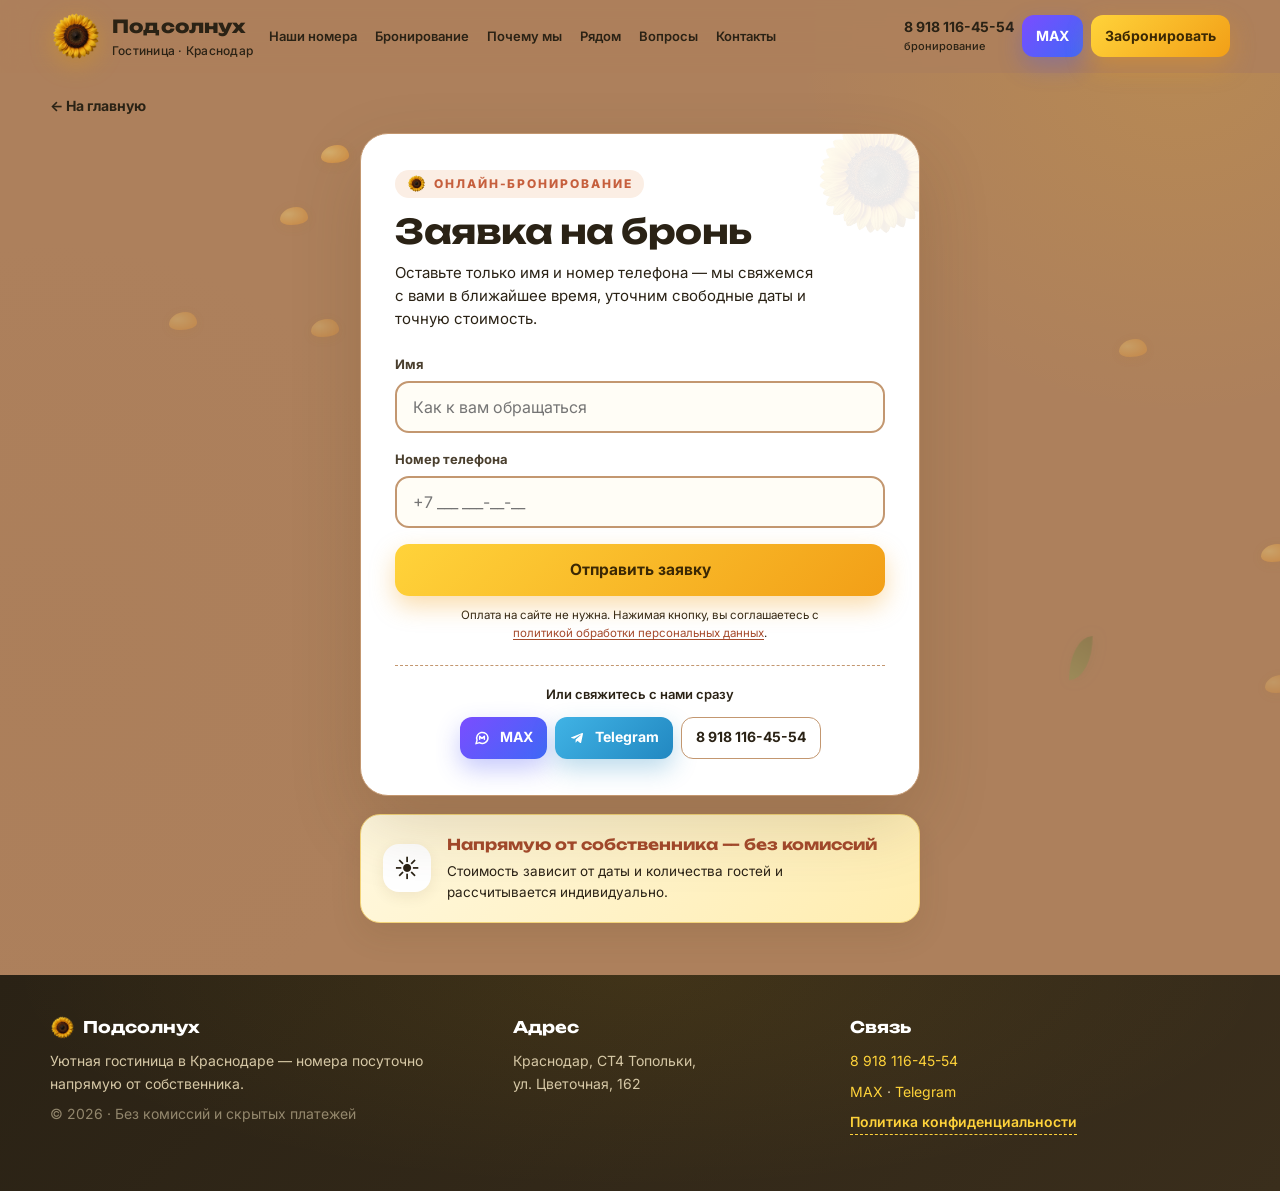
==== commit 4f69b8f8: "Подключить новую Google Таблицу к сайту (новый адрес Apps Script) Форма заявки на rooms.html теперь " ====
--- a/rooms.html
+++ b/rooms.html
@@ -23,7 +23,7 @@
 <meta property="og:image" content="https://podsolnuh.io/img/our-room-1.jpg" />
 <link rel="canonical" href="https://podsolnuh.io/rooms.html" />
 <link rel="icon" href="img/favicon.png" type="image/png" sizes="128x128" />
-<link rel="stylesheet" href="css/site.css?v=20261020-phone-11" />
+<link rel="stylesheet" href="css/site.css?v=20261020-sheet-12" />
 
 <!-- Preconnect for fonts -->
 <link rel="preconnect" href="https://fonts.googleapis.com" />
@@ -195,6 +195,6 @@
   </div>
 </div>
 
-<script type="module" src="js/app.js?v=20261020-phone-11"></script>
+<script type="module" src="js/app.js?v=20261020-sheet-12"></script>
 </body>
 </html>
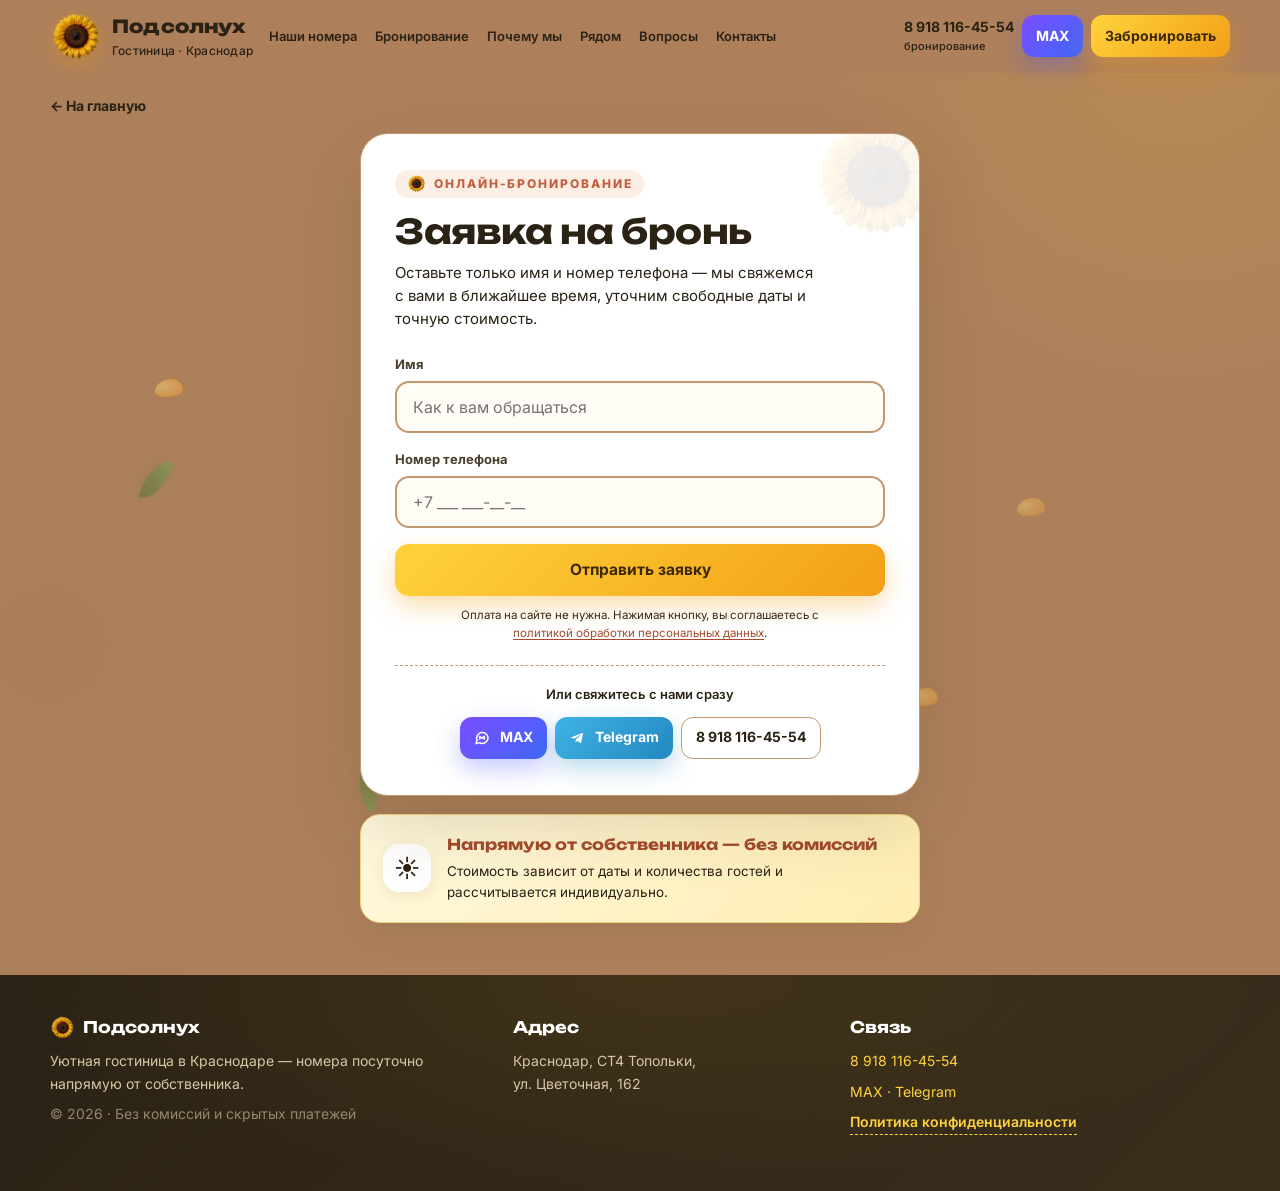
==== commit 0aa37208: "Восстановить оповещение модератора в Telegram при бронировании Co-authored-by: arena-agent <29705374" ====
--- a/rooms.html
+++ b/rooms.html
@@ -23,7 +23,7 @@
 <meta property="og:image" content="https://podsolnuh.io/img/our-room-1.jpg" />
 <link rel="canonical" href="https://podsolnuh.io/rooms.html" />
 <link rel="icon" href="img/favicon.png" type="image/png" sizes="128x128" />
-<link rel="stylesheet" href="css/site.css?v=20261020-sheet-12" />
+<link rel="stylesheet" href="css/site.css?v=20261020-tg-13" />
 
 <!-- Preconnect for fonts -->
 <link rel="preconnect" href="https://fonts.googleapis.com" />
@@ -195,6 +195,6 @@
   </div>
 </div>
 
-<script type="module" src="js/app.js?v=20261020-sheet-12"></script>
+<script type="module" src="js/app.js?v=20261020-tg-13"></script>
 </body>
 </html>
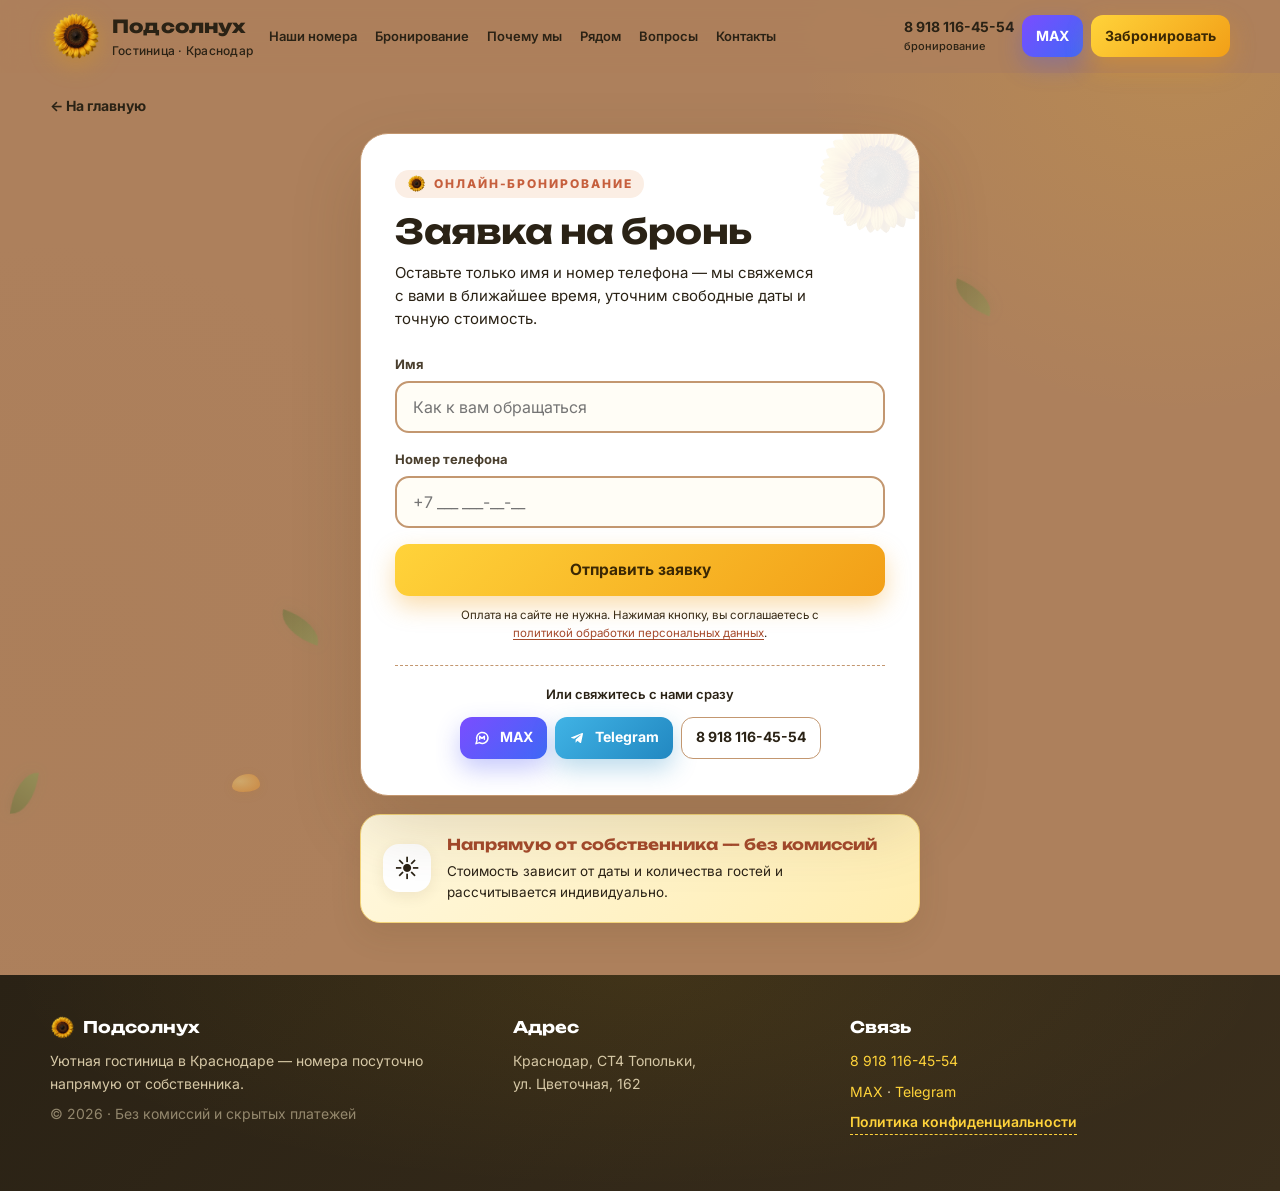
==== commit 1abfb7d8: "SEO: мета-теги, schema.org (Hotel, FAQ), robots.txt, sitemap.xml, 404, гео-контент и документация Co" ====
--- a/rooms.html
+++ b/rooms.html
@@ -3,8 +3,9 @@
 <head>
 <meta charset="UTF-8" />
 <meta name="viewport" content="width=device-width, initial-scale=1, viewport-fit=cover" />
-<title>Заявка на бронь — Гостиница «Подсолнух» в Краснодаре</title>
-<meta name="description" content="Оставьте заявку на бронь в гостинице «Подсолнух» в Краснодаре — укажите только имя и номер телефона, и мы свяжемся с вами." />
+<title>Забронировать номер в Краснодаре — заявка на бронь | Гостиница «Подсолнух»</title>
+<meta name="description" content="Забронируйте номер посуточно в гостинице «Подсолнух» в Краснодаре: оставьте только имя и телефон — свяжемся, уточним свободные даты и цену. Без комиссий, без предоплаты на сайте." />
+<meta name="robots" content="index, follow, max-image-preview:large" />
 <meta name="theme-color" content="#ad805c" />
 <meta name="color-scheme" content="light" />
 <script>
@@ -18,11 +19,22 @@
 </script>
 <meta property="og:type" content="website" />
 <meta property="og:locale" content="ru_RU" />
-<meta property="og:title" content="Заявка на бронь — гостиница «Подсолнух» в Краснодаре" />
-<meta property="og:description" content="Оставьте имя и номер телефона — мы свяжемся с вами, уточним свободные даты и точную стоимость." />
+<meta property="og:site_name" content="Гостиница «Подсолнух»" />
+<meta property="og:url" content="https://podsolnuh.io/rooms.html" />
+<meta property="og:title" content="Забронировать номер в Краснодаре — гостиница «Подсолнух»" />
+<meta property="og:description" content="Оставьте имя и номер телефона — мы свяжемся с вами, уточним свободные даты и точную стоимость. Без комиссий." />
 <meta property="og:image" content="https://podsolnuh.io/img/our-room-1.jpg" />
+<meta property="og:image:width" content="1600" />
+<meta property="og:image:height" content="1067" />
+<meta property="og:image:alt" content="Просторный номер гостиницы «Подсолнух» с зоной отдыха, диваном и двуспальной кроватью" />
+<meta name="twitter:card" content="summary_large_image" />
+<meta name="twitter:title" content="Забронировать номер в Краснодаре — гостиница «Подсолнух»" />
+<meta name="twitter:description" content="Оставьте имя и номер телефона — мы свяжемся с вами, уточним свободные даты и точную стоимость. Без комиссий." />
+<meta name="twitter:image" content="https://podsolnuh.io/img/our-room-1.jpg" />
 <link rel="canonical" href="https://podsolnuh.io/rooms.html" />
+<link rel="icon" href="img/favicon.svg" type="image/svg+xml" />
 <link rel="icon" href="img/favicon.png" type="image/png" sizes="128x128" />
+<link rel="apple-touch-icon" href="img/favicon.png" />
 <link rel="stylesheet" href="css/site.css?v=20261020-tg-13" />
 
 <!-- Preconnect for fonts -->
@@ -32,18 +44,128 @@
 <script type="application/ld+json">
 {
   "@context": "https://schema.org",
-  "@type": "Hotel",
-  "name": "Гостиница «Подсолнух»",
-  "description": "Уютные номера с кухней и парковкой в Краснодаре, напрямую от собственника.",
-  "url": "https://podsolnuh.io/",
-  "telephone": "+7-918-116-45-54",
-  "image": "https://podsolnuh.io/img/our-room-1.jpg",
-  "address": {
-    "@type": "PostalAddress",
-    "addressLocality": "Краснодар",
-    "streetAddress": "ул. Цветочная, 162"
-  },
-  "sameAs": ["https://t.me/Olgahotel23", "https://max.ru/u/f9LHodD0cOIbLwgK-CQN6QpeLWldb0OhTsbXg4qW7stL88F9IT36nmEuScw"]
+  "@graph": [
+    {
+      "@type": "Hotel",
+      "@id": "https://podsolnuh.io/#hotel",
+      "name": "Гостиница «Подсолнух»",
+      "alternateName": [
+        "Подсолнух",
+        "Гостиница Подсолнух Краснодар"
+      ],
+      "description": "Уютная гостиница в Прикубанском округе Краснодара: номера посуточно с собственной кухней, парковкой во дворе и видеонаблюдением. Бронирование напрямую от собственника, без комиссий.",
+      "url": "https://podsolnuh.io/",
+      "telephone": "+7-918-116-45-54",
+      "image": [
+        "https://podsolnuh.io/img/our-room-1.jpg",
+        "https://podsolnuh.io/img/our-room-5.jpg",
+        "https://podsolnuh.io/img/our-room-4.jpg"
+      ],
+      "logo": "https://podsolnuh.io/img/favicon.png",
+      "address": {
+        "@type": "PostalAddress",
+        "streetAddress": "ул. Цветочная, 162, СТ4 Топольки",
+        "addressLocality": "Краснодар",
+        "addressRegion": "Краснодарский край",
+        "addressCountry": "RU"
+      },
+      "geo": {
+        "@type": "GeoCoordinates",
+        "latitude": 45.0994,
+        "longitude": 38.9913
+      },
+      "hasMap": "https://yandex.ru/maps/?text=%D0%9A%D1%80%D0%B0%D1%81%D0%BD%D0%BE%D0%B4%D0%B0%D1%80%2C%20%D1%83%D0%BB%D0%B8%D1%86%D0%B0%20%D0%A6%D0%B2%D0%B5%D1%82%D0%BE%D1%87%D0%BD%D0%B0%D1%8F%2C%20162",
+      "areaServed": {
+        "@type": "City",
+        "name": "Краснодар"
+      },
+      "availableLanguage": "ru",
+      "amenityFeature": [
+        {
+          "@type": "LocationFeatureSpecification",
+          "name": "Кухня в номере",
+          "value": true
+        },
+        {
+          "@type": "LocationFeatureSpecification",
+          "name": "Холодильник",
+          "value": true
+        },
+        {
+          "@type": "LocationFeatureSpecification",
+          "name": "Парковка во дворе",
+          "value": true
+        },
+        {
+          "@type": "LocationFeatureSpecification",
+          "name": "Видеонаблюдение",
+          "value": true
+        },
+        {
+          "@type": "LocationFeatureSpecification",
+          "name": "Постельное бельё и полотенца",
+          "value": true
+        },
+        {
+          "@type": "LocationFeatureSpecification",
+          "name": "Душ и туалет в номере",
+          "value": true
+        }
+      ],
+      "sameAs": [
+        "https://t.me/Olgahotel23",
+        "https://max.ru/u/f9LHodD0cOIbLwgK-CQN6QpeLWldb0OhTsbXg4qW7stL88F9IT36nmEuScw"
+      ]
+    },
+    {
+      "@type": "WebSite",
+      "@id": "https://podsolnuh.io/#website",
+      "url": "https://podsolnuh.io/",
+      "name": "Гостиница «Подсолнух»",
+      "inLanguage": "ru-RU",
+      "publisher": {
+        "@id": "https://podsolnuh.io/#hotel"
+      }
+    },
+    {
+      "@type": "WebPage",
+      "@id": "https://podsolnuh.io/rooms.html#webpage",
+      "url": "https://podsolnuh.io/rooms.html",
+      "name": "Заявка на бронь — Гостиница «Подсолнух» в Краснодаре",
+      "inLanguage": "ru-RU",
+      "isPartOf": {
+        "@id": "https://podsolnuh.io/#website"
+      },
+      "about": {
+        "@id": "https://podsolnuh.io/#hotel"
+      },
+      "primaryImageOfPage": {
+        "@type": "ImageObject",
+        "url": "https://podsolnuh.io/img/our-room-1.jpg"
+      },
+      "breadcrumb": {
+        "@id": "https://podsolnuh.io/rooms.html#breadcrumb"
+      }
+    },
+    {
+      "@type": "BreadcrumbList",
+      "@id": "https://podsolnuh.io/rooms.html#breadcrumb",
+      "itemListElement": [
+        {
+          "@type": "ListItem",
+          "position": 1,
+          "name": "Гостиница «Подсолнух» в Краснодаре",
+          "item": "https://podsolnuh.io/"
+        },
+        {
+          "@type": "ListItem",
+          "position": 2,
+          "name": "Бронирование",
+          "item": "https://podsolnuh.io/rooms.html"
+        }
+      ]
+    }
+  ]
 }
 </script>
 </head>
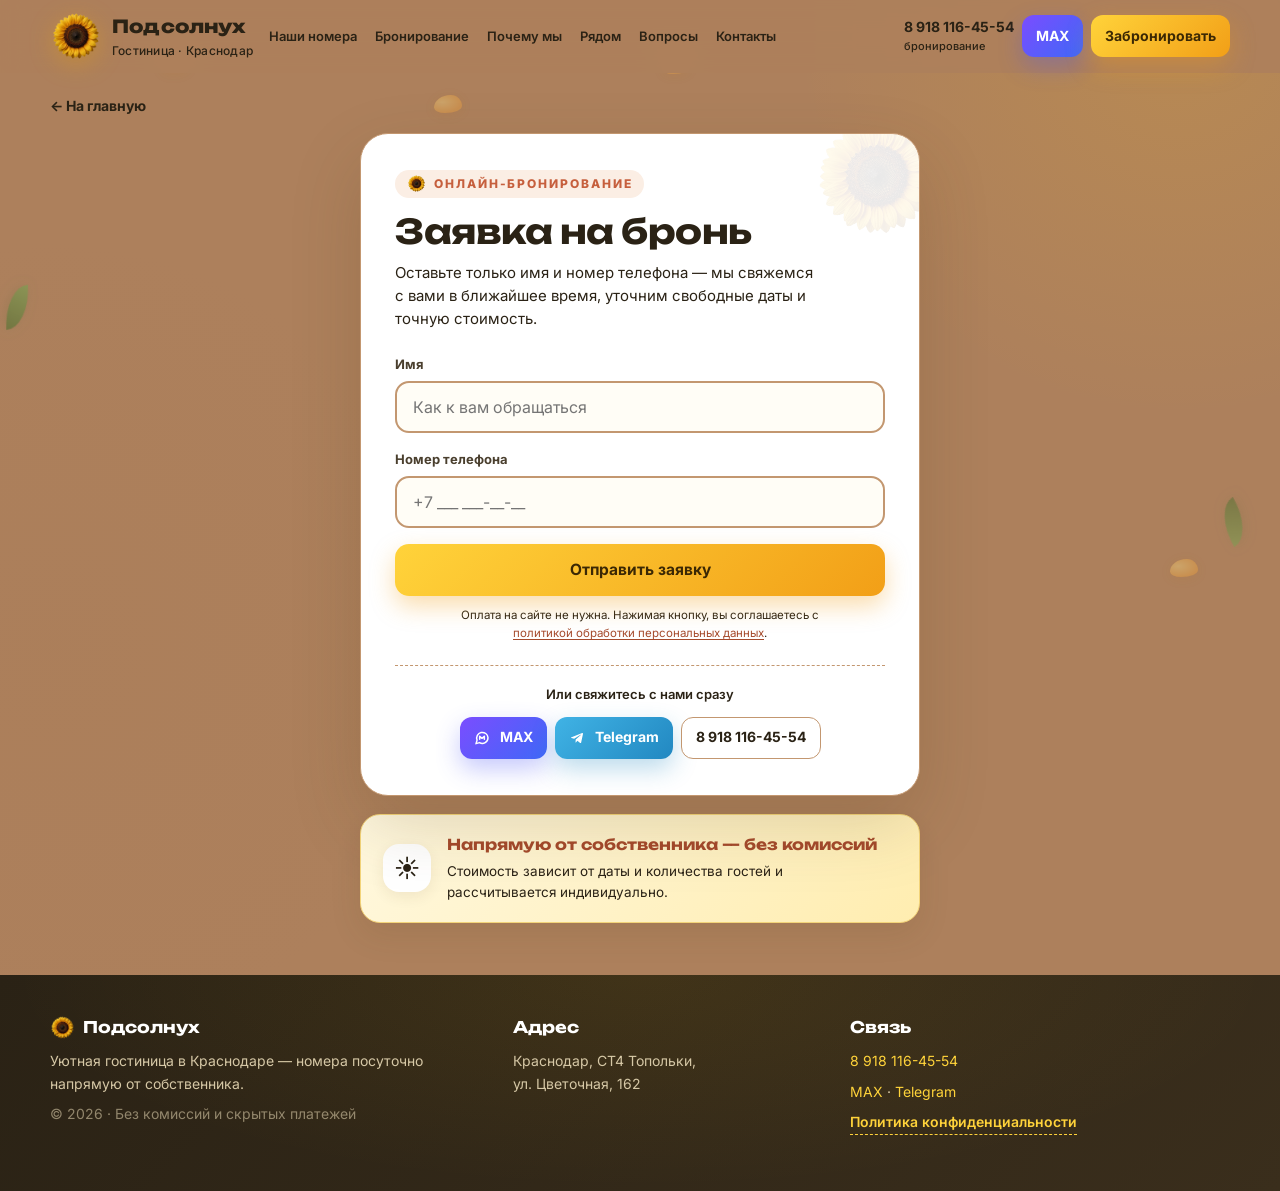
==== commit 180f9746: "Страницы «Рядом с Подсолнухом»: 6 отдельных страниц с фото и SEO - near/*.html: призывной пункт, уни" ====
--- a/rooms.html
+++ b/rooms.html
@@ -3,9 +3,8 @@
 <head>
 <meta charset="UTF-8" />
 <meta name="viewport" content="width=device-width, initial-scale=1, viewport-fit=cover" />
-<title>Забронировать номер в Краснодаре — заявка на бронь | Гостиница «Подсолнух»</title>
-<meta name="description" content="Забронируйте номер посуточно в гостинице «Подсолнух» в Краснодаре: оставьте только имя и телефон — свяжемся, уточним свободные даты и цену. Без комиссий, без предоплаты на сайте." />
-<meta name="robots" content="index, follow, max-image-preview:large" />
+<title>Заявка на бронь — Гостиница «Подсолнух» в Краснодаре</title>
+<meta name="description" content="Оставьте заявку на бронь в гостинице «Подсолнух» в Краснодаре — укажите только имя и номер телефона, и мы свяжемся с вами." />
 <meta name="theme-color" content="#ad805c" />
 <meta name="color-scheme" content="light" />
 <script>
@@ -19,23 +18,12 @@
 </script>
 <meta property="og:type" content="website" />
 <meta property="og:locale" content="ru_RU" />
-<meta property="og:site_name" content="Гостиница «Подсолнух»" />
-<meta property="og:url" content="https://podsolnuh.io/rooms.html" />
-<meta property="og:title" content="Забронировать номер в Краснодаре — гостиница «Подсолнух»" />
-<meta property="og:description" content="Оставьте имя и номер телефона — мы свяжемся с вами, уточним свободные даты и точную стоимость. Без комиссий." />
+<meta property="og:title" content="Заявка на бронь — гостиница «Подсолнух» в Краснодаре" />
+<meta property="og:description" content="Оставьте имя и номер телефона — мы свяжемся с вами, уточним свободные даты и точную стоимость." />
 <meta property="og:image" content="https://podsolnuh.io/img/our-room-1.jpg" />
-<meta property="og:image:width" content="1600" />
-<meta property="og:image:height" content="1067" />
-<meta property="og:image:alt" content="Просторный номер гостиницы «Подсолнух» с зоной отдыха, диваном и двуспальной кроватью" />
-<meta name="twitter:card" content="summary_large_image" />
-<meta name="twitter:title" content="Забронировать номер в Краснодаре — гостиница «Подсолнух»" />
-<meta name="twitter:description" content="Оставьте имя и номер телефона — мы свяжемся с вами, уточним свободные даты и точную стоимость. Без комиссий." />
-<meta name="twitter:image" content="https://podsolnuh.io/img/our-room-1.jpg" />
 <link rel="canonical" href="https://podsolnuh.io/rooms.html" />
-<link rel="icon" href="img/favicon.svg" type="image/svg+xml" />
 <link rel="icon" href="img/favicon.png" type="image/png" sizes="128x128" />
-<link rel="apple-touch-icon" href="img/favicon.png" />
-<link rel="stylesheet" href="css/site.css?v=20261020-tg-13" />
+<link rel="stylesheet" href="css/site.css?v=20261029-near-2" />
 
 <!-- Preconnect for fonts -->
 <link rel="preconnect" href="https://fonts.googleapis.com" />
@@ -44,128 +32,18 @@
 <script type="application/ld+json">
 {
   "@context": "https://schema.org",
-  "@graph": [
-    {
-      "@type": "Hotel",
-      "@id": "https://podsolnuh.io/#hotel",
-      "name": "Гостиница «Подсолнух»",
-      "alternateName": [
-        "Подсолнух",
-        "Гостиница Подсолнух Краснодар"
-      ],
-      "description": "Уютная гостиница в Прикубанском округе Краснодара: номера посуточно с собственной кухней, парковкой во дворе и видеонаблюдением. Бронирование напрямую от собственника, без комиссий.",
-      "url": "https://podsolnuh.io/",
-      "telephone": "+7-918-116-45-54",
-      "image": [
-        "https://podsolnuh.io/img/our-room-1.jpg",
-        "https://podsolnuh.io/img/our-room-5.jpg",
-        "https://podsolnuh.io/img/our-room-4.jpg"
-      ],
-      "logo": "https://podsolnuh.io/img/favicon.png",
-      "address": {
-        "@type": "PostalAddress",
-        "streetAddress": "ул. Цветочная, 162, СТ4 Топольки",
-        "addressLocality": "Краснодар",
-        "addressRegion": "Краснодарский край",
-        "addressCountry": "RU"
-      },
-      "geo": {
-        "@type": "GeoCoordinates",
-        "latitude": 45.0994,
-        "longitude": 38.9913
-      },
-      "hasMap": "https://yandex.ru/maps/?text=%D0%9A%D1%80%D0%B0%D1%81%D0%BD%D0%BE%D0%B4%D0%B0%D1%80%2C%20%D1%83%D0%BB%D0%B8%D1%86%D0%B0%20%D0%A6%D0%B2%D0%B5%D1%82%D0%BE%D1%87%D0%BD%D0%B0%D1%8F%2C%20162",
-      "areaServed": {
-        "@type": "City",
-        "name": "Краснодар"
-      },
-      "availableLanguage": "ru",
-      "amenityFeature": [
-        {
-          "@type": "LocationFeatureSpecification",
-          "name": "Кухня в номере",
-          "value": true
-        },
-        {
-          "@type": "LocationFeatureSpecification",
-          "name": "Холодильник",
-          "value": true
-        },
-        {
-          "@type": "LocationFeatureSpecification",
-          "name": "Парковка во дворе",
-          "value": true
-        },
-        {
-          "@type": "LocationFeatureSpecification",
-          "name": "Видеонаблюдение",
-          "value": true
-        },
-        {
-          "@type": "LocationFeatureSpecification",
-          "name": "Постельное бельё и полотенца",
-          "value": true
-        },
-        {
-          "@type": "LocationFeatureSpecification",
-          "name": "Душ и туалет в номере",
-          "value": true
-        }
-      ],
-      "sameAs": [
-        "https://t.me/Olgahotel23",
-        "https://max.ru/u/f9LHodD0cOIbLwgK-CQN6QpeLWldb0OhTsbXg4qW7stL88F9IT36nmEuScw"
-      ]
-    },
-    {
-      "@type": "WebSite",
-      "@id": "https://podsolnuh.io/#website",
-      "url": "https://podsolnuh.io/",
-      "name": "Гостиница «Подсолнух»",
-      "inLanguage": "ru-RU",
-      "publisher": {
-        "@id": "https://podsolnuh.io/#hotel"
-      }
-    },
-    {
-      "@type": "WebPage",
-      "@id": "https://podsolnuh.io/rooms.html#webpage",
-      "url": "https://podsolnuh.io/rooms.html",
-      "name": "Заявка на бронь — Гостиница «Подсолнух» в Краснодаре",
-      "inLanguage": "ru-RU",
-      "isPartOf": {
-        "@id": "https://podsolnuh.io/#website"
-      },
-      "about": {
-        "@id": "https://podsolnuh.io/#hotel"
-      },
-      "primaryImageOfPage": {
-        "@type": "ImageObject",
-        "url": "https://podsolnuh.io/img/our-room-1.jpg"
-      },
-      "breadcrumb": {
-        "@id": "https://podsolnuh.io/rooms.html#breadcrumb"
-      }
-    },
-    {
-      "@type": "BreadcrumbList",
-      "@id": "https://podsolnuh.io/rooms.html#breadcrumb",
-      "itemListElement": [
-        {
-          "@type": "ListItem",
-          "position": 1,
-          "name": "Гостиница «Подсолнух» в Краснодаре",
-          "item": "https://podsolnuh.io/"
-        },
-        {
-          "@type": "ListItem",
-          "position": 2,
-          "name": "Бронирование",
-          "item": "https://podsolnuh.io/rooms.html"
-        }
-      ]
-    }
-  ]
+  "@type": "Hotel",
+  "name": "Гостиница «Подсолнух»",
+  "description": "Уютные номера с кухней и парковкой в Краснодаре, напрямую от собственника.",
+  "url": "https://podsolnuh.io/",
+  "telephone": "+7-918-116-45-54",
+  "image": "https://podsolnuh.io/img/our-room-1.jpg",
+  "address": {
+    "@type": "PostalAddress",
+    "addressLocality": "Краснодар",
+    "streetAddress": "ул. Цветочная, 162"
+  },
+  "sameAs": ["https://t.me/Olgahotel23", "https://max.ru/u/f9LHodD0cOIbLwgK-CQN6QpeLWldb0OhTsbXg4qW7stL88F9IT36nmEuScw"]
 }
 </script>
 </head>
@@ -317,6 +195,6 @@
   </div>
 </div>
 
-<script type="module" src="js/app.js?v=20261020-tg-13"></script>
+<script type="module" src="js/app.js?v=20261029-near-2"></script>
 </body>
 </html>
--- a/css/site.css
+++ b/css/site.css
@@ -751,3 +751,149 @@
 }
 .bw-img > picture { height: 100%; }
 .bw-img > picture img { width: 100%; }
+
+/* =========================================================================
+   СТРАНИЦЫ БЛОКА «РЯДОМ С «ПОДСОЛНУХОМ»» (near/*.html)
+   ========================================================================= */
+
+/* ---------- хлебные крошки ---------- */
+.crumbs { margin: 18px 0 14px; font-size: 13px; color: var(--ink-soft); }
+.crumbs ol { list-style: none; display: flex; flex-wrap: wrap; gap: 6px 8px; margin: 0; padding: 0; }
+.crumbs li { display: inline-flex; align-items: center; gap: 8px; min-width: 0; }
+.crumbs li + li::before { content: '›'; color: var(--line); font-weight: 700; }
+.crumbs a { color: var(--terra-dark); text-decoration: underline; text-decoration-thickness: 1px; text-underline-offset: 3px; }
+.crumbs a:hover { color: var(--ink); }
+.crumbs li[aria-current] { color: var(--ink); font-weight: 600; overflow-wrap: anywhere; }
+
+/* ---------- обложка страницы ---------- */
+.place-hero {
+  display: grid; gap: 22px; padding: 6px 0 30px;
+  grid-template-columns: 1fr;
+}
+.place-hero-media {
+  position: relative; margin: 0; border-radius: 24px; overflow: hidden;
+  border: 2px solid var(--line); box-shadow: var(--shadow-lg); background: #f2e6d2;
+}
+.place-hero-media img { width: 100%; aspect-ratio: 16 / 10; object-fit: cover; }
+.place-dist {
+  position: absolute; left: 12px; top: 12px; margin: 0;
+  display: inline-flex; align-items: baseline; gap: 6px;
+  background: rgba(255, 255, 255, .94); color: var(--leaf-deep);
+  border: 1px solid rgba(78, 125, 58, .28); border-radius: 999px;
+  padding: 8px 16px; font-family: 'Unbounded'; font-size: 15px; font-weight: 800;
+  box-shadow: 0 8px 20px rgba(60, 40, 10, .18);
+}
+.place-dist span { font-family: 'Inter'; font-size: 11.5px; font-weight: 600; color: var(--ink-soft); }
+.place-hero-copy h1 { font-size: clamp(24px, 4.6vw, 42px); }
+.place-highlights {
+  list-style: none; margin: 0 0 20px; padding: 0;
+  display: grid; gap: 9px;
+}
+.place-highlights li {
+  position: relative; padding: 9px 14px 9px 40px;
+  background: rgba(255, 255, 255, .82); border: 1px solid var(--line);
+  border-radius: 14px; font-size: 14.5px; font-weight: 500; color: var(--ink);
+}
+.place-highlights li::before {
+  content: ''; position: absolute; left: 14px; top: 50%; transform: translateY(-50%);
+  width: 16px; height: 16px; border-radius: 50%;
+  background: linear-gradient(135deg, var(--leaf), var(--leaf-deep));
+  box-shadow: inset 0 0 0 3px rgba(255, 255, 255, .85);
+}
+
+/* ---------- текст + факты ---------- */
+.place-about {
+  display: grid; gap: 18px; grid-template-columns: 1fr; padding: 8px 0 34px;
+}
+.place-about-copy {
+  background: var(--surface); border: 1px solid var(--line); border-radius: 22px;
+  padding: 24px 22px; box-shadow: var(--shadow);
+}
+.place-about-copy h2 { font-size: clamp(19px, 3vw, 26px); margin-bottom: 10px; }
+.place-about-copy p { color: var(--ink-soft); font-size: 15px; margin-bottom: 10px; }
+.place-about-copy p:last-child { margin-bottom: 0; }
+.place-facts {
+  background: linear-gradient(160deg, #fff8df, #ffedb0);
+  border: 1px solid var(--line); border-radius: 22px; padding: 22px;
+  box-shadow: var(--shadow);
+}
+.place-facts-title { font-size: 16px; margin: 0 0 12px; }
+.place-facts dl { margin: 0; display: grid; gap: 10px; }
+.place-facts dl > div { border-bottom: 1px dashed rgba(163, 122, 72, .45); padding-bottom: 8px; }
+.place-facts dl > div:last-child { border-bottom: 0; padding-bottom: 0; }
+.place-facts dt { font-size: 11.5px; text-transform: uppercase; letter-spacing: .05em; font-weight: 800; color: var(--terra-dark); }
+.place-facts dd { margin: 2px 0 0; font-size: 14.5px; font-weight: 600; color: var(--ink); }
+.place-facts-note { margin: 14px 0 0; font-size: 12.5px; color: var(--ink-soft); }
+
+/* ---------- галерея фотографий ---------- */
+.place-gallery { display: grid; gap: 16px; grid-template-columns: 1fr; }
+.place-photo {
+  margin: 0; background: var(--surface); border: 2px solid var(--line);
+  border-radius: 22px; overflow: hidden; box-shadow: var(--shadow);
+  cursor: zoom-in; transition: transform .35s cubic-bezier(.2,.9,.3,1.25), box-shadow .35s, border-color .3s;
+}
+.place-photo:hover { transform: translateY(-4px); border-color: var(--sun); box-shadow: var(--shadow-lg); }
+.place-photo img { width: 100%; aspect-ratio: 3 / 2; object-fit: cover; transition: transform .6s cubic-bezier(.2,.8,.2,1); }
+.place-photo:hover img { transform: scale(1.03); }
+.place-photo figcaption {
+  padding: 10px 14px; font-size: 12.5px; color: var(--ink-soft);
+  background: var(--surface); border-top: 1px solid rgba(195, 151, 112, .45);
+}
+
+/* ---------- карта ---------- */
+.place-map-sec .map-frame { height: 340px; }
+.place-map-sec .map-wrap { border-radius: 22px; overflow: hidden; border: 1px solid var(--line); box-shadow: var(--shadow); background: var(--surface); }
+
+/* ---------- ссылки на другие точки ---------- */
+a.place-next-card { color: inherit; text-decoration: none; padding-bottom: 34px; }
+a.place-next-card h3 { transition: color .2s; }
+a.place-next-card:hover h3 { color: var(--terra-dark); }
+a.place-next-card::before {
+  content: 'Подробнее →'; position: absolute; right: 20px; bottom: 12px;
+  font-size: 12px; font-weight: 800; color: var(--leaf-deep); letter-spacing: .02em;
+  transition: transform .25s, color .25s;
+}
+a.place-next-card:hover::before { transform: translateX(4px); color: var(--terra-dark); }
+
+/* на главной карточки «Рядом» тоже ведут на свои страницы */
+a.near-card { text-decoration: none; color: inherit; }
+a.near-card::before {
+  content: 'Подробнее'; position: absolute; right: 20px; bottom: 12px;
+  font-size: 12px; font-weight: 800; color: var(--leaf-deep); letter-spacing: .02em;
+}
+a.near-card:hover::before { color: var(--terra-dark); }
+a.near-card { padding-bottom: 40px; }
+
+/* ---------- финальный призыв к действию ---------- */
+.place-cta {
+  margin: 6px 0 40px; padding: 26px 22px;
+  background: linear-gradient(150deg, #2a2215, #3a2e1c);
+  color: #fff; border-radius: 24px; box-shadow: var(--shadow-lg);
+  display: grid; gap: 18px;
+}
+.place-cta h2 { color: #fff; font-size: clamp(20px, 3.2vw, 28px); margin-bottom: 8px; }
+.place-cta p { color: rgba(255, 255, 255, .86); font-size: 14.5px; }
+.place-cta-note { font-size: 13px !important; color: rgba(255, 255, 255, .7) !important; margin-bottom: 0; }
+.place-cta-actions { display: flex; flex-wrap: wrap; gap: 10px; }
+
+@media (min-width: 640px) {
+  .place-gallery { grid-template-columns: 1fr 1fr; }
+  .place-photo:first-child { grid-column: 1 / -1; }
+  .place-photo:first-child img { aspect-ratio: 16 / 9; }
+  .place-cta { grid-template-columns: 1.15fr .85fr; align-items: center; padding: 30px 28px; }
+}
+@media (min-width: 900px) {
+  .place-hero { grid-template-columns: 1.05fr .95fr; align-items: center; gap: 30px; padding: 10px 0 38px; }
+  .place-hero-media img { aspect-ratio: 4 / 3; }
+  .place-about { grid-template-columns: 1.45fr .55fr; align-items: start; gap: 22px; }
+  .place-gallery { grid-template-columns: repeat(3, 1fr); }
+  .place-photo:first-child { grid-column: auto; }
+  .place-photo:first-child img { aspect-ratio: 3 / 2; }
+}
+@media (max-width: 640px) {
+  .place-hero-media img { aspect-ratio: 4 / 3; }
+  .place-dist { left: 10px; top: 10px; padding: 6px 12px; font-size: 13px; }
+  .place-about-copy, .place-facts { padding: 20px 18px; }
+  .place-cta { padding: 22px 18px; }
+  .place-cta-actions .btn { flex: 1 1 auto; }
+}
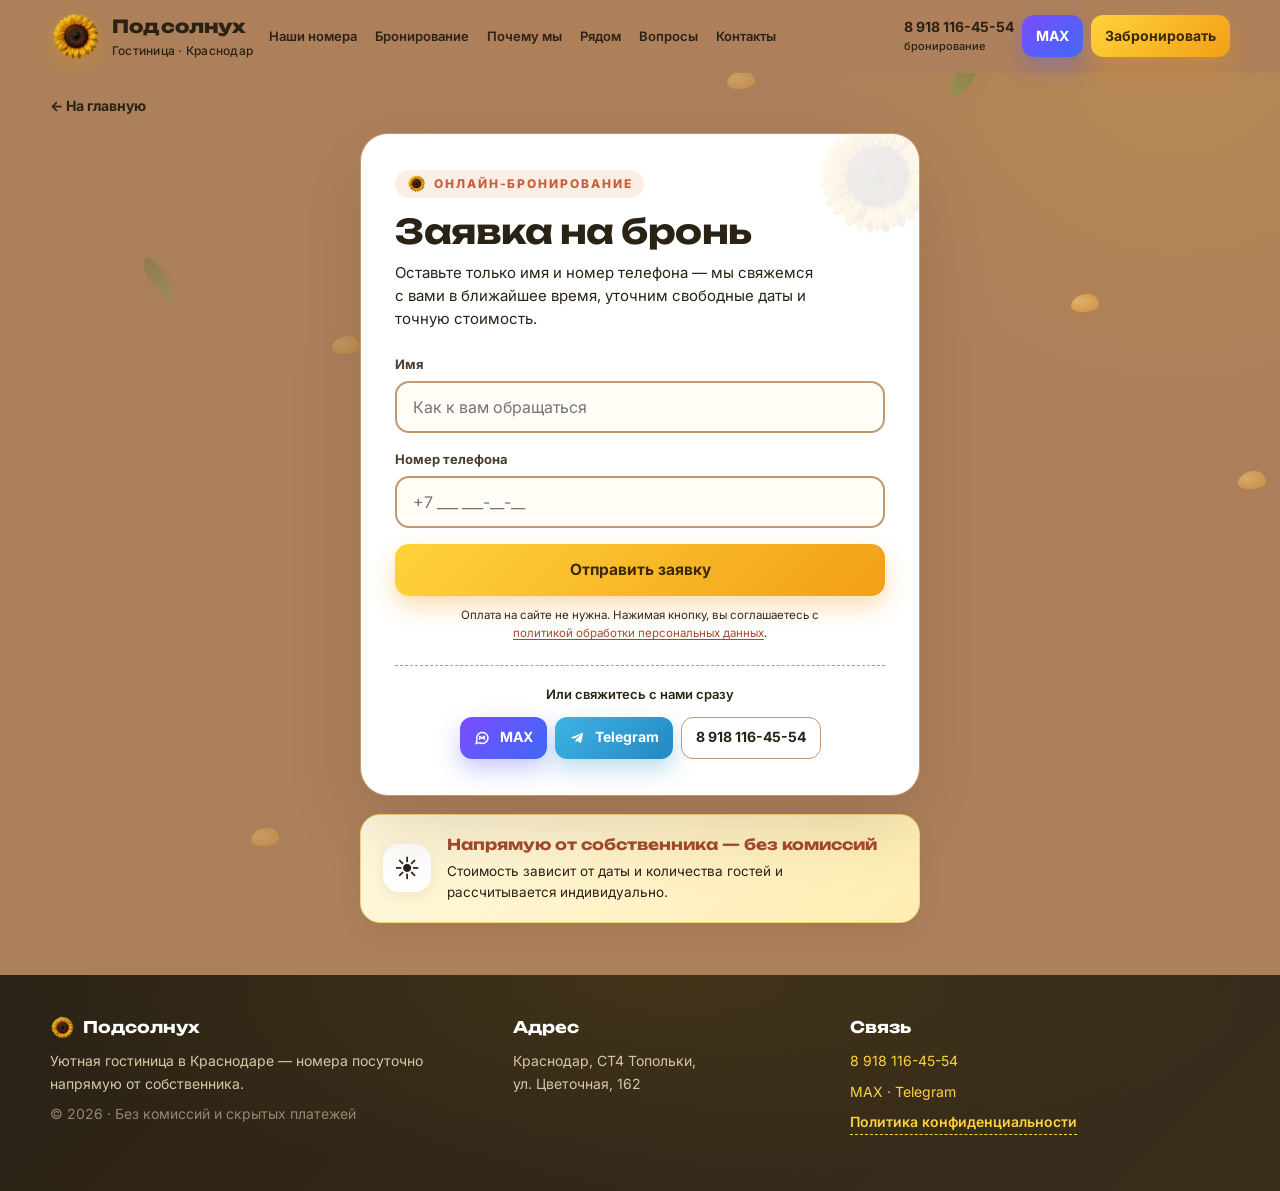
==== commit 93318b27: "Страницы «Рядом»: свежие фото общим планом, убран пункт «Быстрое заселение» - «Экспоград-Юг»: фасад " ====
--- a/rooms.html
+++ b/rooms.html
@@ -23,7 +23,7 @@
 <meta property="og:image" content="https://podsolnuh.io/img/our-room-1.jpg" />
 <link rel="canonical" href="https://podsolnuh.io/rooms.html" />
 <link rel="icon" href="img/favicon.png" type="image/png" sizes="128x128" />
-<link rel="stylesheet" href="css/site.css?v=20261029-near-2" />
+<link rel="stylesheet" href="css/site.css?v=20261031-near-1" />
 
 <!-- Preconnect for fonts -->
 <link rel="preconnect" href="https://fonts.googleapis.com" />
@@ -195,6 +195,6 @@
   </div>
 </div>
 
-<script type="module" src="js/app.js?v=20261029-near-2"></script>
+<script type="module" src="js/app.js?v=20261031-near-1"></script>
 </body>
 </html>
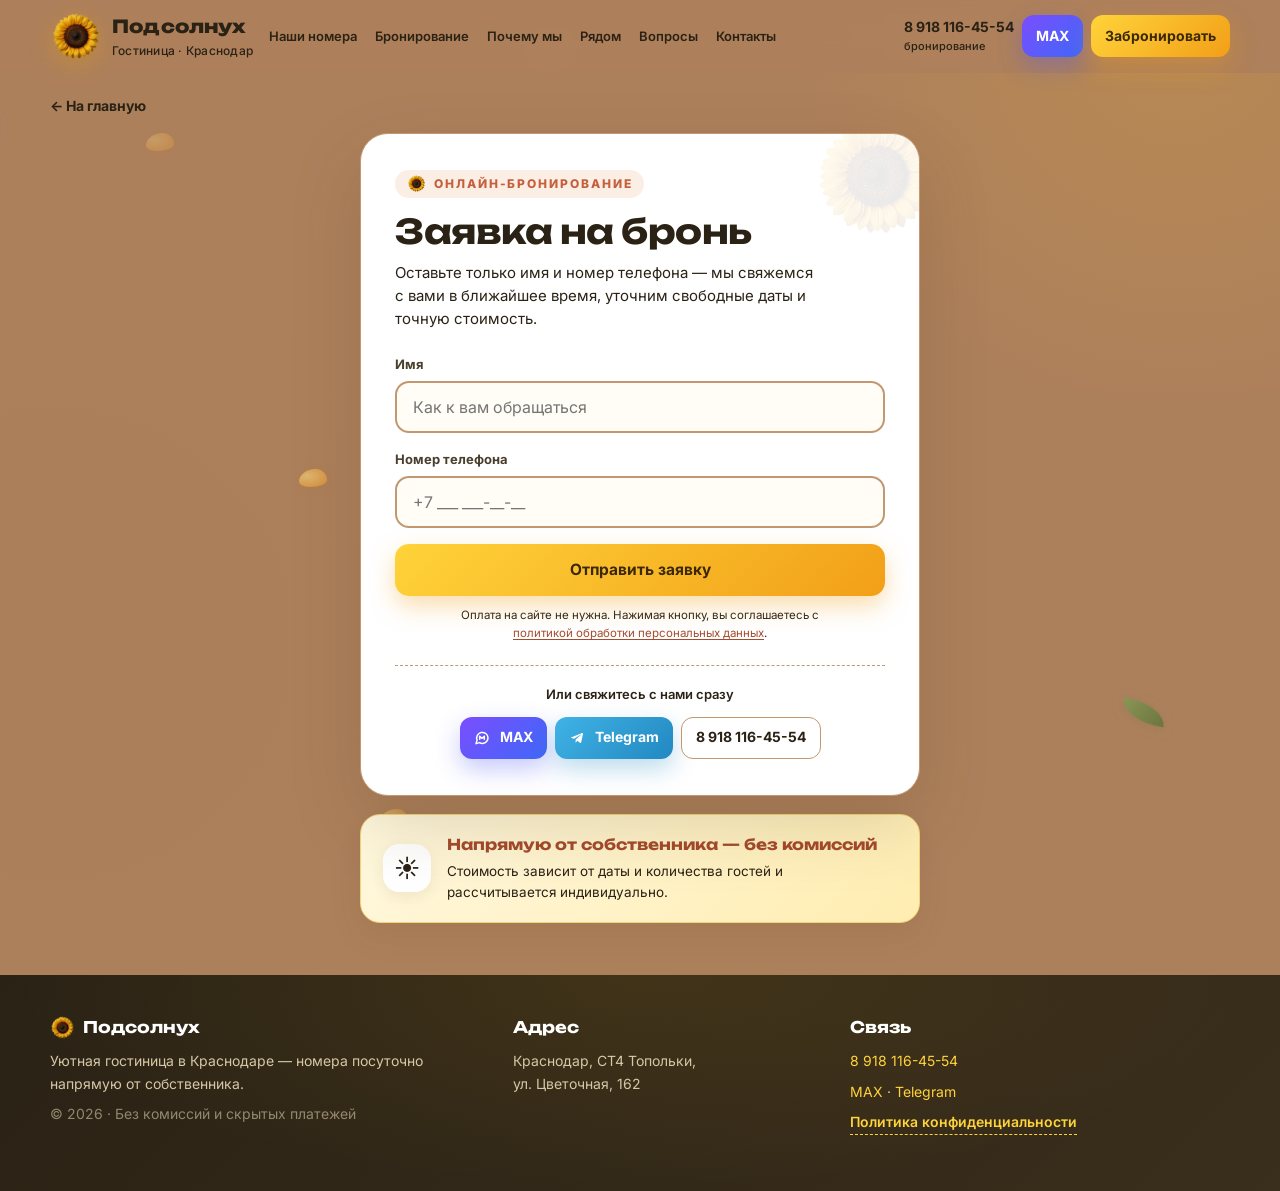
==== commit 805f0913: "Карта: точка гостиницы по координатам СНТ Топольки-4, ул. Цветочная, 162 Поиск «Краснодар, улица Цве" ====
--- a/rooms.html
+++ b/rooms.html
@@ -23,7 +23,7 @@
 <meta property="og:image" content="https://podsolnuh.io/img/our-room-1.jpg" />
 <link rel="canonical" href="https://podsolnuh.io/rooms.html" />
 <link rel="icon" href="img/favicon.png" type="image/png" sizes="128x128" />
-<link rel="stylesheet" href="css/site.css?v=20261031-near-1" />
+<link rel="stylesheet" href="css/site.css?v=20261102-map-1" />
 
 <!-- Preconnect for fonts -->
 <link rel="preconnect" href="https://fonts.googleapis.com" />
@@ -40,9 +40,17 @@
   "image": "https://podsolnuh.io/img/our-room-1.jpg",
   "address": {
     "@type": "PostalAddress",
+    "streetAddress": "СТ4 Топольки, ул. Цветочная, 162",
     "addressLocality": "Краснодар",
-    "streetAddress": "ул. Цветочная, 162"
+    "addressRegion": "Краснодарский край",
+    "addressCountry": "RU"
   },
+  "geo": {
+    "@type": "GeoCoordinates",
+    "latitude": 45.096534,
+    "longitude": 38.990710
+  },
+  "hasMap": "https://yandex.ru/maps/35/krasnodar/house/tsvetochnaya_ulitsa_162/Z0EYfw5gTkQHQFpvfXx4d3lgYA==/?ll=38.990710%2C45.096534&z=17",
   "sameAs": ["https://t.me/Olgahotel23", "https://max.ru/u/f9LHodD0cOIbLwgK-CQN6QpeLWldb0OhTsbXg4qW7stL88F9IT36nmEuScw"]
 }
 </script>
@@ -195,6 +203,6 @@
   </div>
 </div>
 
-<script type="module" src="js/app.js?v=20261031-near-1"></script>
+<script type="module" src="js/app.js?v=20261102-map-1"></script>
 </body>
 </html>
--- a/css/site.css
+++ b/css/site.css
@@ -510,6 +510,19 @@
   width: 100%; height: 380px; border: 0; border-radius: 24px;
   box-shadow: var(--shadow); background: var(--surface);
 }
+
+/* Ссылка под картой: ведёт на карточку дома в Яндекс Картах
+   (Краснодар, СТ4 Топольки, ул. Цветочная, 162). */
+.map-link {
+  display: inline-flex; align-items: center; gap: 8px;
+  margin-top: 12px; padding: 8px 14px;
+  border: 1px solid var(--line); border-radius: 999px;
+  background: var(--surface); color: var(--muted);
+  font-size: 13.5px; line-height: 1.35; text-decoration: none;
+  transition: color .2s ease, border-color .2s ease, transform .2s ease;
+}
+.map-link::before { content: "📍"; font-size: 14px; }
+.map-link:hover { color: var(--terra); border-color: currentColor; transform: translateY(-1px); }
 
 /* ---------- ПОДВАЛ ---------- */
 footer {
